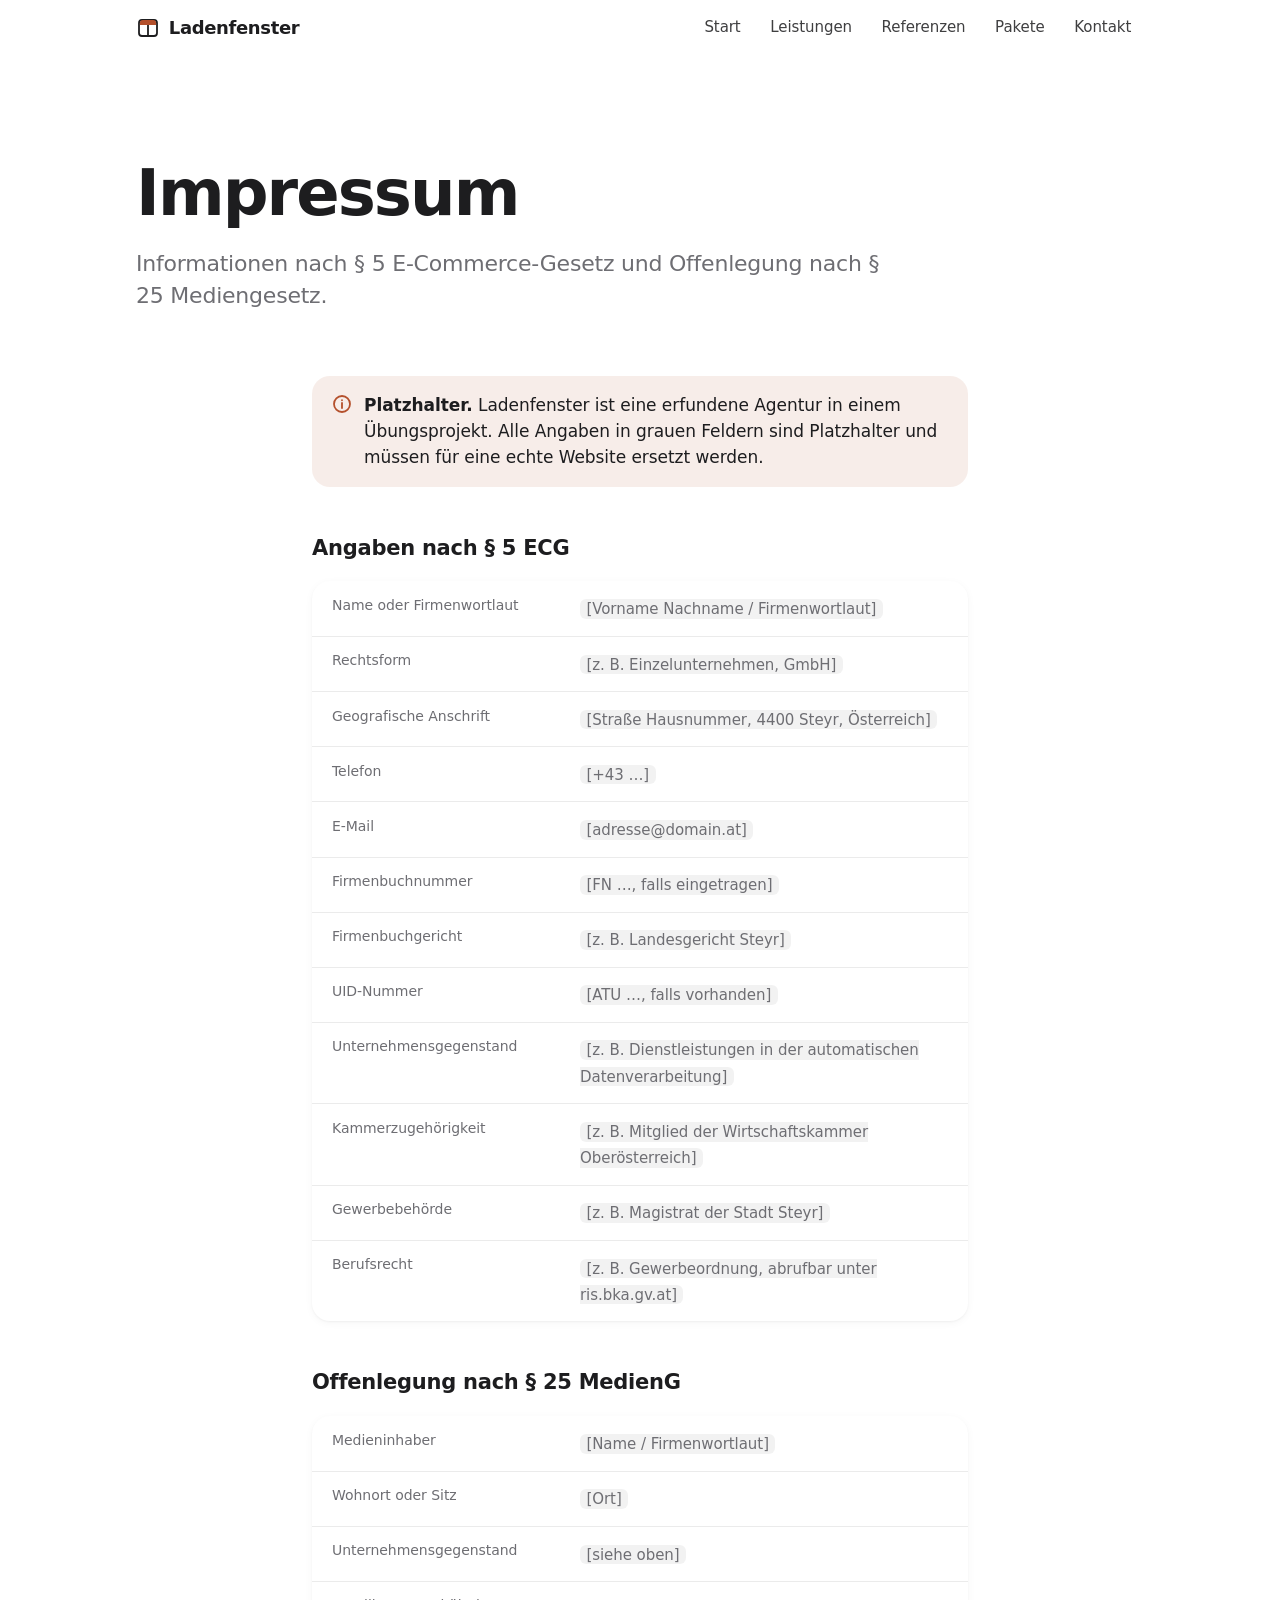
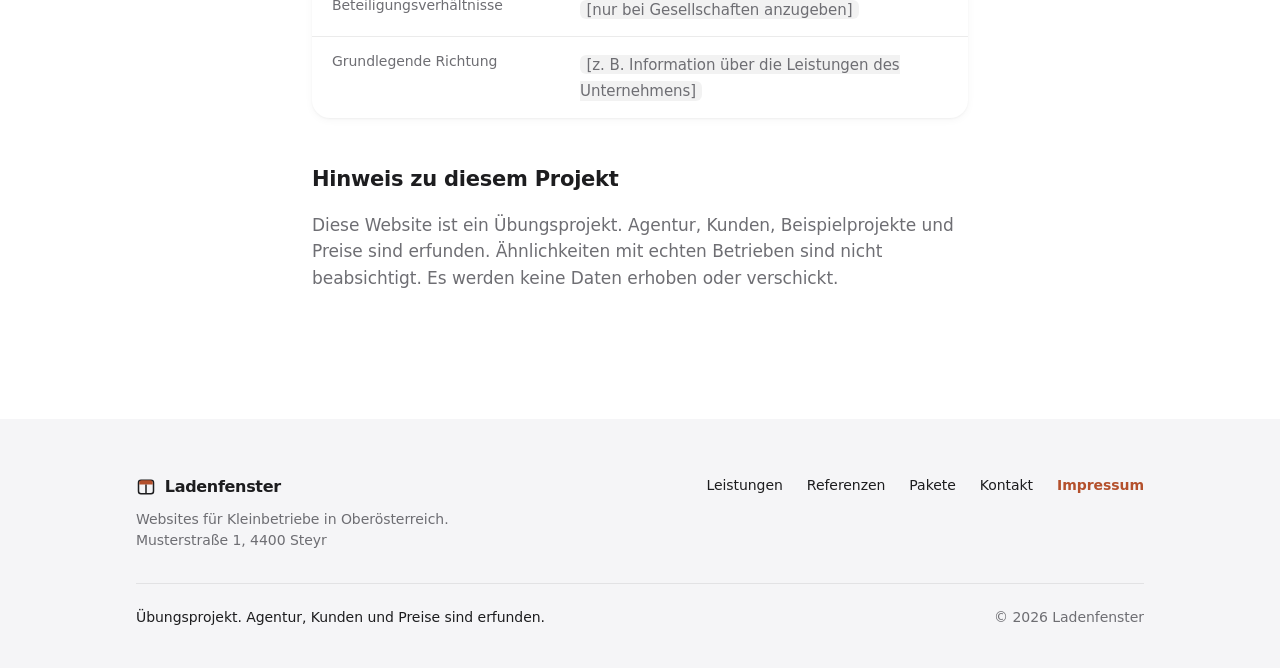
==== impressum.html @ 1592710a "Kontaktformular-Attrappe mit Live-Pruefung und Impressum-Platzhalter Co-Authored-By: Claude Opus 5.5" ====
<!doctype html>
<html lang="de-AT">
<head>
  <meta charset="utf-8">
  <meta name="viewport" content="width=device-width, initial-scale=1, viewport-fit=cover">
  <title>Impressum – Ladenfenster</title>
  <meta name="description" content="Impressum und Offenlegung von Ladenfenster. Platzhalter in einem Übungsprojekt.">
  <meta name="robots" content="noindex">
  <meta name="theme-color" content="#ffffff" media="(prefers-color-scheme: light)">
  <meta name="theme-color" content="#000000" media="(prefers-color-scheme: dark)">
  <link rel="icon" href="data:image/svg+xml,%3Csvg xmlns='http://www.w3.org/2000/svg' viewBox='0 0 24 24'%3E%3Crect x='3' y='4' width='18' height='16' rx='3' fill='white' stroke='%231d1d1f' stroke-width='1.8'/%3E%3Cpath d='M3.9 9V7a3 3 0 0 1 3-3h10.2a3 3 0 0 1 3 3v2z' fill='%23b4502c'/%3E%3Cpath d='M12 9v11' stroke='%231d1d1f' stroke-width='1.8'/%3E%3C/svg%3E">
  <link rel="stylesheet" href="css/style.css">
  <script>document.documentElement.classList.add("js");</script>
  <script src="js/main.js" defer></script>
</head>
<body>
  <a class="skip-link" href="#inhalt">Zum Inhalt springen</a>

  <header class="site-header">
    <nav class="nav container" aria-label="Hauptnavigation">
      <a class="brand" href="index.html">
        <svg class="brand-mark" viewBox="0 0 24 24" aria-hidden="true">
          <rect x="3" y="4" width="18" height="16" rx="3" fill="none" stroke="currentColor" stroke-width="1.8"/>
          <path d="M3.9 9V7a3 3 0 0 1 3-3h10.2a3 3 0 0 1 3 3v2z" fill="var(--accent)"/>
          <path d="M12 9v11" stroke="currentColor" stroke-width="1.8"/>
        </svg>
        <span>Ladenfenster</span>
      </a>
      <button class="nav-toggle" type="button" aria-expanded="false" aria-controls="nav-menu">
        <span class="nav-toggle-bars" aria-hidden="true"></span>
        <span class="sr-only">Menü öffnen</span>
      </button>
      <ul class="nav-links" id="nav-menu">
        <li><a href="index.html">Start</a></li>
        <li><a href="leistungen.html">Leistungen</a></li>
        <li><a href="referenzen.html">Referenzen</a></li>
        <li><a href="pakete.html">Pakete</a></li>
        <li><a href="kontakt.html">Kontakt</a></li>
      </ul>
    </nav>
  </header>

  <main id="inhalt">
    <div class="container page-head">
      <h1 class="h1">Impressum</h1>
      <p class="lead">Informationen nach § 5 E-Commerce-Gesetz und Offenlegung nach § 25 Mediengesetz.</p>
    </div>

    <section class="section section-flush">
      <div class="container legal">
        <div class="legal-banner" role="note">
          <svg viewBox="0 0 20 20" fill="none" stroke="currentColor" stroke-width="1.8" stroke-linecap="round" aria-hidden="true"><circle cx="10" cy="10" r="8"/><path d="M10 9v5M10 6.2v.1"/></svg>
          <p><strong>Platzhalter.</strong> Ladenfenster ist eine erfundene Agentur in einem Übungsprojekt. Alle Angaben in grauen Feldern sind Platzhalter und müssen für eine echte Website ersetzt werden.</p>
        </div>

        <section aria-labelledby="ecg-title">
          <h2 class="h3" id="ecg-title">Angaben nach § 5 ECG</h2>
          <dl class="legal-list">
            <div class="legal-row"><dt>Name oder Firmenwortlaut</dt><dd><em class="ph">[Vorname Nachname / Firmenwortlaut]</em></dd></div>
            <div class="legal-row"><dt>Rechtsform</dt><dd><em class="ph">[z. B. Einzelunternehmen, GmbH]</em></dd></div>
            <div class="legal-row"><dt>Geografische Anschrift</dt><dd><em class="ph">[Straße Hausnummer, 4400 Steyr, Österreich]</em></dd></div>
            <div class="legal-row"><dt>Telefon</dt><dd><em class="ph">[+43 …]</em></dd></div>
            <div class="legal-row"><dt>E-Mail</dt><dd><em class="ph">[adresse@domain.at]</em></dd></div>
            <div class="legal-row"><dt>Firmenbuchnummer</dt><dd><em class="ph">[FN …, falls eingetragen]</em></dd></div>
            <div class="legal-row"><dt>Firmenbuchgericht</dt><dd><em class="ph">[z. B. Landesgericht Steyr]</em></dd></div>
            <div class="legal-row"><dt>UID-Nummer</dt><dd><em class="ph">[ATU …, falls vorhanden]</em></dd></div>
            <div class="legal-row"><dt>Unternehmensgegenstand</dt><dd><em class="ph">[z. B. Dienstleistungen in der automatischen Datenverarbeitung]</em></dd></div>
            <div class="legal-row"><dt>Kammerzugehörigkeit</dt><dd><em class="ph">[z. B. Mitglied der Wirtschaftskammer Oberösterreich]</em></dd></div>
            <div class="legal-row"><dt>Gewerbebehörde</dt><dd><em class="ph">[z. B. Magistrat der Stadt Steyr]</em></dd></div>
            <div class="legal-row"><dt>Berufsrecht</dt><dd><em class="ph">[z. B. Gewerbeordnung, abrufbar unter ris.bka.gv.at]</em></dd></div>
          </dl>
        </section>

        <section aria-labelledby="medieng-title">
          <h2 class="h3" id="medieng-title">Offenlegung nach § 25 MedienG</h2>
          <dl class="legal-list">
            <div class="legal-row"><dt>Medieninhaber</dt><dd><em class="ph">[Name / Firmenwortlaut]</em></dd></div>
            <div class="legal-row"><dt>Wohnort oder Sitz</dt><dd><em class="ph">[Ort]</em></dd></div>
            <div class="legal-row"><dt>Unternehmensgegenstand</dt><dd><em class="ph">[siehe oben]</em></dd></div>
            <div class="legal-row"><dt>Beteiligungsverhältnisse</dt><dd><em class="ph">[nur bei Gesellschaften anzugeben]</em></dd></div>
            <div class="legal-row"><dt>Grundlegende Richtung</dt><dd><em class="ph">[z. B. Information über die Leistungen des Unternehmens]</em></dd></div>
          </dl>
        </section>

        <section aria-labelledby="hinweis-title">
          <h2 class="h3" id="hinweis-title">Hinweis zu diesem Projekt</h2>
          <p class="muted">Diese Website ist ein Übungsprojekt. Agentur, Kunden, Beispielprojekte und Preise sind erfunden. Ähnlichkeiten mit echten Betrieben sind nicht beabsichtigt. Es werden keine Daten erhoben oder verschickt.</p>
        </section>
      </div>
    </section>
  </main>

  <footer class="site-footer">
    <div class="container footer-grid">
      <div class="footer-brand">
        <a class="brand" href="index.html">
          <svg class="brand-mark" viewBox="0 0 24 24" aria-hidden="true">
            <rect x="3" y="4" width="18" height="16" rx="3" fill="none" stroke="currentColor" stroke-width="1.8"/>
            <path d="M3.9 9V7a3 3 0 0 1 3-3h10.2a3 3 0 0 1 3 3v2z" fill="var(--accent)"/>
            <path d="M12 9v11" stroke="currentColor" stroke-width="1.8"/>
          </svg>
          <span>Ladenfenster</span>
        </a>
        <p>Websites für Kleinbetriebe in Oberösterreich.<br>Musterstraße 1, 4400 Steyr</p>
      </div>
      <nav aria-label="Fußzeile">
        <ul class="footer-links">
          <li><a href="leistungen.html">Leistungen</a></li>
          <li><a href="referenzen.html">Referenzen</a></li>
          <li><a href="pakete.html">Pakete</a></li>
          <li><a href="kontakt.html">Kontakt</a></li>
          <li><a href="impressum.html" aria-current="page">Impressum</a></li>
        </ul>
      </nav>
      <div class="footer-bottom">
        <p class="footer-note">Übungsprojekt. Agentur, Kunden und Preise sind erfunden.</p>
        <p>© <span data-year>2026</span> Ladenfenster</p>
      </div>
    </div>
  </footer>
</body>
</html>
---- css/style.css ----
/* ==========================================================================
   Ladenfenster – gemeinsames Stylesheet
   Aufbau: Tokens → Basis → Layout → Navigation → Komponenten → Seiten
           → Mockups → Footer → Bewegung & Barrierefreiheit
   Mobile first: Grundstile gelten fürs Handy, größere Bildschirme per min-width.
   ========================================================================== */

/* ---------- Tokens ---------- */
:root {
  color-scheme: light dark;
  interpolate-size: allow-keywords;

  --bg: #ffffff;
  --bg-alt: #f5f5f7;
  --surface: #ffffff;
  --surface-raised: #ffffff;
  --text: #1d1d1f;
  --muted: #6e6e73;
  --line: rgba(0, 0, 0, 0.08);
  --fill: rgba(0, 0, 0, 0.05);
  --fill-strong: rgba(0, 0, 0, 0.09);

  --accent: #b4502c;
  --accent-press: #9a4324;
  --accent-soft: rgba(180, 80, 44, 0.1);
  --on-accent: #ffffff;

  --success: #1f7a4d;
  --error: #c0352b;

  --nav-bg: rgba(255, 255, 255, 0.72);
  --scrim: rgba(0, 0, 0, 0.32);

  --shadow-sm: 0 1px 2px rgba(0, 0, 0, 0.04), 0 2px 8px rgba(0, 0, 0, 0.04);
  --shadow-md: 0 2px 6px rgba(0, 0, 0, 0.04), 0 12px 32px rgba(0, 0, 0, 0.08);
  --shadow-lg: 0 4px 14px rgba(0, 0, 0, 0.05), 0 28px 64px rgba(0, 0, 0, 0.13);

  --radius-s: 10px;
  --radius-m: 18px;
  --radius-l: 28px;
  --radius-pill: 980px;

  --font: -apple-system, BlinkMacSystemFont, "SF Pro Text", "Segoe UI Variable Text",
    "Segoe UI", system-ui, Roboto, "Helvetica Neue", Arial, sans-serif;
  --font-display: -apple-system, BlinkMacSystemFont, "SF Pro Display", "Segoe UI Variable Display",
    "Segoe UI", system-ui, Roboto, "Helvetica Neue", Arial, sans-serif;

  --ease-out: cubic-bezier(0.22, 1, 0.36, 1);
  --gutter: 1.25rem;
  --section-space: clamp(4rem, 11vw, 8rem);
}

@media (prefers-color-scheme: dark) {
  :root {
    --bg: #000000;
    --bg-alt: #161617;
    --surface: #1c1c1e;
    --surface-raised: #2c2c2e;
    --text: #f5f5f7;
    --muted: #a1a1a6;
    --line: rgba(255, 255, 255, 0.12);
    --fill: rgba(255, 255, 255, 0.07);
    --fill-strong: rgba(255, 255, 255, 0.13);

    --accent: #e98a63;
    --accent-press: #d97a54;
    --accent-soft: rgba(233, 138, 99, 0.14);
    --on-accent: #1d1d1f;

    --success: #4cc38a;
    --error: #ff6b5e;

    --nav-bg: rgba(22, 22, 23, 0.72);
    --scrim: rgba(0, 0, 0, 0.55);

    --shadow-sm: 0 1px 2px rgba(0, 0, 0, 0.5);
    --shadow-md: 0 2px 6px rgba(0, 0, 0, 0.4), 0 12px 32px rgba(0, 0, 0, 0.5);
    --shadow-lg: 0 4px 14px rgba(0, 0, 0, 0.45), 0 28px 64px rgba(0, 0, 0, 0.6);
  }
}

/* ---------- Basis ---------- */
*,
*::before,
*::after {
  box-sizing: border-box;
}

html {
  -webkit-text-size-adjust: 100%;
  text-size-adjust: 100%;
  scroll-padding-top: 5rem;
}

body {
  margin: 0;
  background: var(--bg);
  color: var(--text);
  font-family: var(--font);
  font-size: 1.0625rem;
  line-height: 1.55;
  letter-spacing: -0.003em;
  -webkit-font-smoothing: antialiased;
  -moz-osx-font-smoothing: grayscale;
  text-rendering: optimizeLegibility;
}

img,
svg {
  display: block;
  max-width: 100%;
}

h1,
h2,
h3,
h4 {
  margin: 0;
  font-family: var(--font-display);
  font-optical-sizing: auto;
  text-wrap: balance;
}

p {
  margin: 0;
  text-wrap: pretty;
}

ul,
ol {
  margin: 0;
  padding: 0;
}

a {
  color: var(--accent);
  text-decoration: none;
}

a:hover {
  text-decoration: underline;
  text-underline-offset: 0.18em;
}

:focus-visible {
  outline: 3px solid var(--accent);
  outline-offset: 3px;
  border-radius: 6px;
}

::selection {
  background: var(--accent-soft);
}

.sr-only {
  position: absolute;
  width: 1px;
  height: 1px;
  padding: 0;
  margin: -1px;
  overflow: hidden;
  clip: rect(0 0 0 0);
  white-space: nowrap;
  border: 0;
}

.skip-link {
  position: absolute;
  left: var(--gutter);
  top: -4rem;
  z-index: 100;
  padding: 0.6rem 1rem;
  border-radius: var(--radius-s);
  background: var(--text);
  color: var(--bg);
  font-weight: 600;
}

.skip-link:focus {
  top: 0.75rem;
}

/* ---------- Typografie ---------- */
.display {
  font-size: clamp(2.5rem, 7vw, 4.5rem);
  font-weight: 700;
  line-height: 1.04;
  letter-spacing: -0.035em;
}

.h1 {
  font-size: clamp(2.25rem, 7vw, 4rem);
  font-weight: 700;
  line-height: 1.06;
  letter-spacing: -0.03em;
}

.h2 {
  font-size: clamp(1.875rem, 5vw, 3rem);
  font-weight: 700;
  line-height: 1.1;
  letter-spacing: -0.025em;
}

.h3 {
  font-size: 1.3125rem;
  font-weight: 600;
  line-height: 1.25;
  letter-spacing: -0.012em;
}

.lead {
  font-size: clamp(1.1875rem, 2.4vw, 1.375rem);
  line-height: 1.45;
  letter-spacing: -0.01em;
  color: var(--muted);
  max-width: 36em;
}

.muted {
  color: var(--muted);
}

.small {
  font-size: 0.875rem;
  line-height: 1.45;
  letter-spacing: 0.002em;
}

/* ---------- Layout ---------- */
.container {
  width: 100%;
  max-width: 68rem;
  margin-inline: auto;
  padding-inline: var(--gutter);
}

.section {
  padding-block: var(--section-space);
}

.section-alt {
  background: var(--bg-alt);
}

.section.section-flush {
  padding-top: 0;
}

.section-head {
  display: grid;
  gap: 1rem;
  margin-bottom: clamp(2.5rem, 6vw, 4rem);
}

.page-head {
  padding-top: clamp(3rem, 9vw, 6.5rem);
  padding-bottom: clamp(2.5rem, 6vw, 4rem);
  display: grid;
  gap: 1.25rem;
}

.stack > * + * {
  margin-top: 1rem;
}

@media (min-width: 640px) {
  :root {
    --gutter: 2rem;
  }
}

@media (min-width: 1024px) {
  :root {
    --gutter: 2.5rem;
  }
}

/* ---------- Navigation ---------- */
.site-header {
  position: sticky;
  top: 0;
  z-index: 50;
  background: var(--nav-bg);
  -webkit-backdrop-filter: saturate(180%) blur(20px);
  backdrop-filter: saturate(180%) blur(20px);
  transition: box-shadow 0.25s ease;
}

/* Kante erst sichtbar, wenn Inhalt darunter durchscrollt */
.site-header.is-scrolled {
  box-shadow: 0 1px 0 var(--line), 0 8px 24px -16px rgba(0, 0, 0, 0.25);
}

.nav {
  display: flex;
  align-items: center;
  justify-content: space-between;
  min-height: 3.5rem;
}

.brand {
  display: inline-flex;
  align-items: center;
  gap: 0.55rem;
  color: var(--text);
  font-family: var(--font-display);
  font-weight: 700;
  font-size: 1.125rem;
  letter-spacing: -0.02em;
}

.brand:hover {
  text-decoration: none;
}

.brand-mark {
  width: 1.5rem;
  height: 1.5rem;
  flex: none;
}

.nav-toggle {
  display: inline-grid;
  place-items: center;
  width: 2.75rem;
  height: 2.75rem;
  margin-right: -0.6rem;
  border: 0;
  border-radius: 50%;
  background: transparent;
  color: var(--text);
  cursor: pointer;
  -webkit-tap-highlight-color: transparent;
}

.nav-toggle:active {
  background: var(--fill);
}

.nav-toggle-bars,
.nav-toggle-bars::before,
.nav-toggle-bars::after {
  display: block;
  width: 1.125rem;
  height: 1.5px;
  border-radius: 2px;
  background: currentColor;
  transition: transform 0.3s var(--ease-out), opacity 0.2s ease;
}

.nav-toggle-bars {
  position: relative;
}

.nav-toggle-bars::before,
.nav-toggle-bars::after {
  content: "";
  position: absolute;
  left: 0;
}

.nav-toggle-bars::before {
  transform: translateY(-5px);
}

.nav-toggle-bars::after {
  transform: translateY(5px);
}

.nav-toggle[aria-expanded="true"] .nav-toggle-bars {
  background: transparent;
}

.nav-toggle[aria-expanded="true"] .nav-toggle-bars::before {
  transform: rotate(45deg);
}

.nav-toggle[aria-expanded="true"] .nav-toggle-bars::after {
  transform: rotate(-45deg);
}

.nav-links {
  list-style: none;
}

.nav-links a {
  display: block;
  color: var(--text);
  -webkit-tap-highlight-color: transparent;
}

.nav-links a:hover {
  text-decoration: none;
}

.nav-links a[aria-current="page"] {
  color: var(--accent);
  font-weight: 600;
}

/* Handy: Menü klappt als Glas-Fläche unter der Leiste auf.
   Ohne JavaScript bleibt die Liste einfach sichtbar. */
.nav {
  flex-wrap: wrap;
}

html:not(.js) .nav-toggle {
  display: none;
}

html:not(.js) .nav-links {
  display: flex;
  flex-wrap: wrap;
  gap: 0.25rem 1.25rem;
  width: 100%;
  padding-bottom: 0.75rem;
}

.js .nav-links {
  position: absolute;
  top: 100%;
  left: 0;
  right: 0;
  padding: 0.5rem var(--gutter) 1.25rem;
  background: var(--nav-bg);
  -webkit-backdrop-filter: saturate(180%) blur(20px);
  backdrop-filter: saturate(180%) blur(20px);
  box-shadow: 0 16px 24px -16px rgba(0, 0, 0, 0.25);
  opacity: 0;
  visibility: hidden;
  transform: translateY(-0.5rem);
  transition: opacity 0.2s ease, transform 0.35s var(--ease-out), visibility 0s linear 0.35s;
}

.js .nav-links.is-open {
  opacity: 1;
  visibility: visible;
  transform: none;
  transition: opacity 0.2s ease, transform 0.35s var(--ease-out), visibility 0s;
}

.js .nav-links a {
  padding: 0.85rem 0;
  font-size: 1.5rem;
  font-weight: 600;
  letter-spacing: -0.02em;
  border-bottom: 1px solid var(--line);
}

.js .nav-links li:last-child a {
  border-bottom: 0;
}

.js .nav-links a:active {
  color: var(--muted);
}

.js .nav-links a[aria-current="page"] {
  color: var(--accent);
}

@media (min-width: 768px) {
  .nav {
    flex-wrap: nowrap;
  }

  .js .nav-toggle,
  html:not(.js) .nav-toggle {
    display: none;
  }

  .nav-links,
  .js .nav-links,
  html:not(.js) .nav-links {
    position: static;
    display: flex;
    gap: 0.25rem;
    width: auto;
    padding: 0;
    background: none;
    -webkit-backdrop-filter: none;
    backdrop-filter: none;
    box-shadow: none;
    opacity: 1;
    visibility: visible;
    transform: none;
    transition: none;
  }

  .js .nav-links a,
  .nav-links a {
    padding: 0.4rem 0.8rem;
    border: 0;
    border-radius: var(--radius-pill);
    font-size: 0.9375rem;
    font-weight: 500;
    letter-spacing: -0.005em;
    color: var(--text);
    opacity: 0.85;
    transition: background-color 0.2s ease, opacity 0.2s ease;
  }

  .js .nav-links a:hover,
  .nav-links a:hover {
    opacity: 1;
    background: var(--fill);
  }

  .js .nav-links a:active,
  .nav-links a:active {
    background: var(--fill-strong);
    transition-duration: 0s;
  }

  .js .nav-links a[aria-current="page"],
  .nav-links a[aria-current="page"] {
    opacity: 1;
    color: var(--accent);
    background: var(--accent-soft);
    font-weight: 600;
  }
}

/* ---------- Buttons ---------- */
.actions {
  display: flex;
  flex-wrap: wrap;
  gap: 0.75rem;
}

.btn {
  display: inline-flex;
  align-items: center;
  justify-content: center;
  gap: 0.5rem;
  min-height: 2.875rem;
  padding: 0 1.4rem;
  border: 0;
  border-radius: var(--radius-pill);
  font: inherit;
  font-size: 1rem;
  font-weight: 600;
  letter-spacing: -0.01em;
  line-height: 1.2;
  text-align: center;
  cursor: pointer;
  user-select: none;
  -webkit-tap-highlight-color: transparent;
  transition: background-color 0.2s ease, color 0.2s ease, transform 0.35s var(--ease-out),
    box-shadow 0.2s ease;
}

.btn:hover {
  text-decoration: none;
}

/* Feedback beim Drücken, nicht erst beim Loslassen */
.btn:active {
  transform: scale(0.96);
  transition-duration: 0s;
}

.btn-primary {
  background: var(--accent);
  color: var(--on-accent);
}

.btn-primary:hover {
  background: var(--accent-press);
}

.btn-primary:active {
  background: var(--accent-press);
}

.btn-secondary {
  background: var(--accent-soft);
  color: var(--accent);
}

.btn-secondary:hover {
  background: color-mix(in srgb, var(--accent) 16%, transparent);
}

.btn-quiet {
  background: var(--fill);
  color: var(--text);
}

.btn-quiet:hover {
  background: var(--fill-strong);
}

.btn-block {
  width: 100%;
}

.pill {
  display: inline-flex;
  align-items: center;
  gap: 0.35rem;
  padding: 0.2rem 0.65rem;
  border-radius: var(--radius-pill);
  background: var(--fill);
  color: var(--muted);
  font-size: 0.8125rem;
  font-weight: 600;
  letter-spacing: 0;
  white-space: nowrap;
}

.pill-accent {
  background: var(--accent-soft);
  color: var(--accent);
}

/* ==========================================================================
   Startseite
   ========================================================================== */
.hero {
  padding-top: clamp(2.5rem, 8vw, 5.5rem);
  padding-bottom: var(--section-space);
  overflow: hidden;
}

.hero-grid {
  display: grid;
  gap: 3.5rem;
  align-items: center;
}

.hero-copy {
  display: grid;
  gap: 1.5rem;
}

.hero-copy .actions {
  margin-top: 0.5rem;
}

.hero-visual {
  display: flex;
  justify-content: center;
}

@media (min-width: 900px) {
  .hero-grid {
    grid-template-columns: 1.5fr 1fr;
    gap: 3rem;
  }
}

/* Einmaliger Auftritt beim Laden: erst Text, dann das Handy */
@keyframes rise {
  from {
    opacity: 0;
    transform: translateY(1.25rem);
  }
}

@keyframes rise-phone {
  from {
    opacity: 0;
    transform: translateY(3rem) rotate(-2deg);
  }
}

.hero-copy > * {
  animation: rise 0.8s var(--ease-out) both;
}

.hero-copy > :nth-child(2) {
  animation-delay: 0.08s;
}

.hero-copy > :nth-child(3) {
  animation-delay: 0.16s;
}

.hero-visual .phone {
  animation: rise-phone 1.1s var(--ease-out) 0.2s both;
}

/* --- Fragen der Kunden --- */
.qa-list {
  list-style: none;
  display: grid;
  gap: 2.75rem;
}

.qa {
  display: grid;
  gap: 0.9rem;
  align-content: start;
}

.bubble {
  justify-self: start;
  position: relative;
  max-width: 22em;
  padding: 0.7rem 1.05rem;
  border-radius: 1.25rem 1.25rem 1.25rem 0.35rem;
  background: var(--surface);
  box-shadow: var(--shadow-sm);
  font-size: 1.1875rem;
  font-weight: 500;
  line-height: 1.35;
  letter-spacing: -0.012em;
}

.qa-answer {
  display: grid;
  gap: 0.3rem;
  padding-left: 1.05rem;
}

.qa-answer strong {
  font-weight: 600;
  letter-spacing: -0.01em;
}

.qa-answer p {
  color: var(--muted);
}

@media (min-width: 720px) {
  .qa-list {
    grid-template-columns: 1fr 1fr;
    gap: 3.5rem 3rem;
  }
}

/* --- Ablauf --- */
.steps {
  list-style: none;
  display: grid;
  gap: 2.5rem;
  counter-reset: step;
}

.step {
  counter-increment: step;
  display: grid;
  gap: 0.5rem;
  align-content: start;
}

.step::before {
  content: counter(step);
  display: grid;
  place-items: center;
  width: 2.75rem;
  height: 2.75rem;
  margin-bottom: 0.5rem;
  border-radius: 50%;
  background: var(--accent-soft);
  color: var(--accent);
  font-family: var(--font-display);
  font-size: 1.25rem;
  font-weight: 700;
}

.step p {
  color: var(--muted);
}

.step .step-time {
  margin-top: 0.25rem;
  color: var(--text);
  font-size: 0.875rem;
  font-weight: 600;
}

@media (min-width: 640px) {
  .steps {
    grid-template-columns: 1fr 1fr;
    gap: 3rem 2.5rem;
  }
}

@media (min-width: 1000px) {
  .steps {
    grid-template-columns: repeat(4, 1fr);
    gap: 2.5rem;
  }

  /* Verbindungslinie zwischen den Schritten */
  .step {
    position: relative;
  }

  .step:not(:last-child)::after {
    content: "";
    position: absolute;
    top: 1.375rem;
    left: 3.5rem;
    right: -1.75rem;
    height: 1px;
    background: linear-gradient(to right, var(--accent-soft), var(--line));
  }
}

/* --- Preis-Hinweis --- */
.price-note {
  display: grid;
  gap: 1.75rem;
  justify-items: start;
}

.price-note .h2 {
  max-width: 18em;
}

.price-note .h2 span {
  color: var(--muted);
}

/* ==========================================================================
   Leistungen
   ========================================================================== */
.services {
  list-style: none;
  display: grid;
  gap: 3rem;
}

.service {
  display: grid;
  gap: 0.6rem;
  align-content: start;
}

.service-icon {
  width: 2.75rem;
  height: 2.75rem;
  margin-bottom: 0.4rem;
  padding: 0.6rem;
  border-radius: 0.8rem;
  background: var(--accent-soft);
  color: var(--accent);
}

.service p {
  color: var(--muted);
}

.service ul {
  list-style: none;
  display: grid;
  gap: 0.3rem;
  margin-top: 0.4rem;
  font-size: 0.9375rem;
}

.service li {
  position: relative;
  padding-left: 1.4rem;
}

.service li::before,
.plan-features li::before {
  content: "";
  position: absolute;
  left: 0;
  top: 0.38em;
  width: 0.85rem;
  height: 0.85rem;
  background: var(--accent);
  -webkit-mask: url("data:image/svg+xml,%3Csvg xmlns='http://www.w3.org/2000/svg' viewBox='0 0 16 16'%3E%3Cpath d='M3 8.5l3 3 7-7' fill='none' stroke='black' stroke-width='2.2' stroke-linecap='round' stroke-linejoin='round'/%3E%3C/svg%3E") center / contain no-repeat;
  mask: url("data:image/svg+xml,%3Csvg xmlns='http://www.w3.org/2000/svg' viewBox='0 0 16 16'%3E%3Cpath d='M3 8.5l3 3 7-7' fill='none' stroke='black' stroke-width='2.2' stroke-linecap='round' stroke-linejoin='round'/%3E%3C/svg%3E") center / contain no-repeat;
}

@media (min-width: 720px) {
  .services {
    grid-template-columns: 1fr 1fr;
    gap: 4rem 3.5rem;
  }
}

@media (min-width: 1000px) {
  .services {
    grid-template-columns: repeat(3, 1fr);
  }
}

.not-list {
  list-style: none;
  display: grid;
  gap: 1rem;
}

.not-item {
  display: grid;
  gap: 0.5rem;
  padding: 1.5rem;
  border-radius: var(--radius-m);
  background: var(--surface);
  box-shadow: var(--shadow-sm);
}

.not-item .h3 {
  display: flex;
  align-items: center;
  gap: 0.6rem;
}

.not-item .h3::before {
  content: "";
  flex: none;
  width: 1.25rem;
  height: 1.25rem;
  background: var(--muted);
  -webkit-mask: url("data:image/svg+xml,%3Csvg xmlns='http://www.w3.org/2000/svg' viewBox='0 0 20 20'%3E%3Ccircle cx='10' cy='10' r='8' fill='none' stroke='black' stroke-width='1.8'/%3E%3Cpath d='M4.5 15.5l11-11' stroke='black' stroke-width='1.8'/%3E%3C/svg%3E") center / contain no-repeat;
  mask: url("data:image/svg+xml,%3Csvg xmlns='http://www.w3.org/2000/svg' viewBox='0 0 20 20'%3E%3Ccircle cx='10' cy='10' r='8' fill='none' stroke='black' stroke-width='1.8'/%3E%3Cpath d='M4.5 15.5l11-11' stroke='black' stroke-width='1.8'/%3E%3C/svg%3E") center / contain no-repeat;
}

.not-item p {
  color: var(--muted);
}

@media (min-width: 900px) {
  .not-list {
    grid-template-columns: repeat(3, 1fr);
    gap: 1.25rem;
  }
}

/* ==========================================================================
   Referenzen
   ========================================================================== */
.refs {
  display: grid;
  gap: clamp(4rem, 10vw, 7rem);
}

.ref {
  display: grid;
  gap: 1.75rem;
  align-items: center;
}

.ref-copy {
  display: grid;
  gap: 0.85rem;
  justify-items: start;
}

.ref-meta {
  display: flex;
  flex-wrap: wrap;
  gap: 0.5rem;
}

.ref-copy p {
  color: var(--muted);
  max-width: 30em;
}

.ref-copy .btn {
  margin-top: 0.5rem;
}

.ref-shot {
  display: block;
  width: 100%;
  padding: 0;
  border: 0;
  background: none;
  color: inherit;
  font: inherit;
  text-align: left;
  cursor: zoom-in;
  border-radius: 14px;
  -webkit-tap-highlight-color: transparent;
  transition: transform 0.45s var(--ease-out);
}

.ref-shot:active {
  transform: scale(0.98);
  transition-duration: 0.08s;
}

@media (hover: hover) {
  .ref-shot:hover .browser {
    box-shadow: var(--shadow-lg), 0 0 0 1px var(--line);
  }
}

@media (min-width: 900px) {
  .ref {
    grid-template-columns: 1.45fr 1fr;
    gap: 4rem;
  }

  .ref:nth-child(even) {
    grid-template-columns: 1fr 1.45fr;
  }

  .ref:nth-child(even) .ref-shot {
    order: 2;
  }
}

/* --- Detail-Fenster --- */
.ref-dialog {
  width: min(40rem, calc(100% - 2rem));
  max-height: min(88vh, 52rem);
  padding: 0;
  border: 0;
  border-radius: var(--radius-l);
  background: var(--surface);
  color: var(--text);
  box-shadow: var(--shadow-lg);
  overscroll-behavior: contain;
}

.ref-dialog::backdrop {
  background: var(--scrim);
  -webkit-backdrop-filter: blur(6px);
  backdrop-filter: blur(6px);
}

.ref-dialog.is-closing::backdrop {
  opacity: 0;
  transition: opacity 0.25s ease;
}

.dialog-inner {
  display: grid;
  gap: 1.5rem;
  padding: 1.5rem;
}

.dialog-head {
  display: flex;
  align-items: flex-start;
  justify-content: space-between;
  gap: 1rem;
}

.dialog-head .h2 {
  font-size: clamp(1.625rem, 5vw, 2.25rem);
}

.dialog-head .ref-meta {
  margin-top: 0.6rem;
}

.dialog-close {
  flex: none;
  display: grid;
  place-items: center;
  width: 2.25rem;
  height: 2.25rem;
  border: 0;
  border-radius: 50%;
  background: var(--fill);
  color: var(--muted);
  cursor: pointer;
  -webkit-tap-highlight-color: transparent;
  transition: background-color 0.2s ease, transform 0.3s var(--ease-out);
}

.dialog-close:hover {
  background: var(--fill-strong);
  color: var(--text);
}

.dialog-close:active {
  transform: scale(0.9);
  transition-duration: 0s;
}

.dialog-close svg {
  width: 0.9rem;
  height: 0.9rem;
}

.case {
  display: grid;
  gap: 1.5rem;
}

.case-part {
  display: grid;
  gap: 0.4rem;
}

.case-part .h3 {
  font-size: 1.0625rem;
}

.case-part p,
.case-part li {
  color: var(--muted);
}

.case-part ul {
  padding-left: 1.2rem;
  display: grid;
  gap: 0.2rem;
}

.case-result {
  padding: 1.1rem 1.25rem;
  border-radius: var(--radius-m);
  background: var(--accent-soft);
}

.case-result p {
  color: var(--text);
}

@media (min-width: 640px) {
  .dialog-inner {
    padding: 2.25rem;
    gap: 2rem;
  }
}

/* ==========================================================================
   Pakete
   ========================================================================== */
.billing {
  display: flex;
  flex-wrap: wrap;
  align-items: center;
  gap: 0.75rem 1rem;
  margin-bottom: 2.5rem;
  padding: 1rem 1.25rem;
  border-radius: var(--radius-m);
  background: var(--bg-alt);
}

.billing-text {
  flex: 1 1 16rem;
}

.billing-text strong {
  display: block;
  font-weight: 600;
}

.billing-text span {
  color: var(--muted);
  font-size: 0.9375rem;
}

/* Schalter */
.switch {
  display: inline-flex;
  align-items: center;
  gap: 0.75rem;
  cursor: pointer;
  -webkit-tap-highlight-color: transparent;
}

.switch input {
  appearance: none;
  -webkit-appearance: none;
  position: relative;
  flex: none;
  width: 3.25rem;
  height: 2rem;
  margin: 0;
  border-radius: var(--radius-pill);
  background: var(--fill-strong);
  cursor: pointer;
  transition: background-color 0.25s ease;
}

.switch input::after {
  content: "";
  position: absolute;
  top: 0.125rem;
  left: 0.125rem;
  width: 1.75rem;
  height: 1.75rem;
  border-radius: 50%;
  background: #ffffff;
  box-shadow: 0 2px 6px rgba(0, 0, 0, 0.2), 0 0 0 0.5px rgba(0, 0, 0, 0.04);
  transition: transform 0.35s var(--ease-out), width 0.2s var(--ease-out);
}

/* Der Knopf wird beim Drücken breiter, wie bei iOS */
.switch input:active::after {
  width: 2.1rem;
}

.switch input:checked {
  background: var(--accent);
}

.switch input:checked::after {
  transform: translateX(1.25rem);
}

.switch input:checked:active::after {
  transform: translateX(0.9rem);
}

.switch input:focus-visible {
  outline: 3px solid var(--accent);
  outline-offset: 3px;
}

.plans {
  list-style: none;
  display: grid;
  gap: 1.25rem;
}

.plan {
  position: relative;
  display: flex;
  flex-direction: column;
  gap: 1.25rem;
  padding: 1.75rem 1.5rem;
  border-radius: var(--radius-l);
  background: var(--surface);
  box-shadow: var(--shadow-md);
}

.plan-featured {
  box-shadow: 0 0 0 2px var(--accent), var(--shadow-lg);
}

.plan-head {
  display: grid;
  gap: 0.35rem;
}

.plan-name {
  display: flex;
  align-items: center;
  justify-content: space-between;
  gap: 0.75rem;
}

.plan-head p {
  color: var(--muted);
  font-size: 0.9375rem;
}

.plan-price {
  display: grid;
  gap: 0.15rem;
}

.plan-amount {
  font-family: var(--font-display);
  font-size: 2.75rem;
  font-weight: 700;
  letter-spacing: -0.035em;
  line-height: 1;
  font-variant-numeric: tabular-nums;
}

.plan-sub {
  min-height: 1.4em;
  color: var(--muted);
  font-size: 0.875rem;
  font-variant-numeric: tabular-nums;
}

.plan-sub strong {
  color: var(--text);
  font-weight: 600;
}

.plan-features {
  list-style: none;
  display: grid;
  gap: 0.55rem;
  font-size: 0.9375rem;
}

.plan-features li {
  position: relative;
  padding-left: 1.5rem;
}

.plan .btn {
  margin-top: auto;
}

@media (min-width: 900px) {
  .plans {
    grid-template-columns: repeat(3, 1fr);
    align-items: stretch;
  }

  .plan-featured {
    transform: translateY(-0.75rem);
  }
}

.upkeep {
  display: grid;
  gap: 1.5rem;
}

.upkeep ul {
  list-style: none;
  display: grid;
  gap: 0.75rem;
}

.upkeep li {
  padding: 1rem 1.25rem;
  border-radius: var(--radius-m);
  background: var(--surface);
  box-shadow: var(--shadow-sm);
}

.upkeep li strong {
  display: block;
  font-weight: 600;
}

.upkeep li span {
  color: var(--muted);
  font-size: 0.9375rem;
}

@media (min-width: 900px) {
  .upkeep {
    grid-template-columns: 1fr 1.3fr;
    gap: 4rem;
    align-items: start;
  }
}

/* --- FAQ --- */
.faq {
  display: grid;
  gap: 0.75rem;
  max-width: 46rem;
}

.faq details {
  border-radius: var(--radius-m);
  background: var(--surface);
  box-shadow: var(--shadow-sm);
}

.faq summary {
  display: flex;
  align-items: center;
  justify-content: space-between;
  gap: 1rem;
  padding: 1.1rem 1.25rem;
  font-weight: 600;
  letter-spacing: -0.01em;
  list-style: none;
  cursor: pointer;
  border-radius: var(--radius-m);
  -webkit-tap-highlight-color: transparent;
  transition: background-color 0.2s ease;
}

.faq summary::-webkit-details-marker {
  display: none;
}

.faq summary:active {
  background: var(--fill);
  transition-duration: 0s;
}

.faq summary::after {
  content: "";
  flex: none;
  width: 0.75rem;
  height: 0.75rem;
  background: var(--muted);
  -webkit-mask: url("data:image/svg+xml,%3Csvg xmlns='http://www.w3.org/2000/svg' viewBox='0 0 12 12'%3E%3Cpath d='M2 4.5l4 4 4-4' fill='none' stroke='black' stroke-width='1.8' stroke-linecap='round' stroke-linejoin='round'/%3E%3C/svg%3E") center / contain no-repeat;
  mask: url("data:image/svg+xml,%3Csvg xmlns='http://www.w3.org/2000/svg' viewBox='0 0 12 12'%3E%3Cpath d='M2 4.5l4 4 4-4' fill='none' stroke='black' stroke-width='1.8' stroke-linecap='round' stroke-linejoin='round'/%3E%3C/svg%3E") center / contain no-repeat;
  transition: transform 0.35s var(--ease-out);
}

.faq details[open] summary::after {
  transform: rotate(180deg);
}

.faq details::details-content {
  block-size: 0;
  overflow: hidden;
  transition: block-size 0.35s var(--ease-out), content-visibility 0.35s allow-discrete;
}

.faq details[open]::details-content {
  block-size: auto;
}

.faq-body {
  padding: 0 1.25rem 1.25rem;
  color: var(--muted);
}

/* ==========================================================================
   Kontakt
   ========================================================================== */
.contact-grid {
  display: grid;
  gap: 3rem;
  align-items: start;
}

@media (min-width: 900px) {
  .contact-grid {
    grid-template-columns: 1.6fr 1fr;
    gap: 4rem;
  }
}

.form-card {
  padding: 1.5rem;
  border-radius: var(--radius-l);
  background: var(--surface);
  box-shadow: var(--shadow-md);
}

@media (min-width: 640px) {
  .form-card {
    padding: 2.25rem;
  }
}

.form-note {
  display: flex;
  gap: 0.6rem;
  margin-bottom: 1.75rem;
  padding: 0.85rem 1rem;
  border-radius: var(--radius-s);
  background: var(--accent-soft);
  font-size: 0.9375rem;
}

.form-note svg {
  flex: none;
  width: 1.15rem;
  height: 1.15rem;
  margin-top: 0.15rem;
  color: var(--accent);
}

.form-grid {
  display: grid;
  gap: 1.25rem;
}

@media (min-width: 640px) {
  .form-grid {
    grid-template-columns: 1fr 1fr;
  }

  .field-wide {
    grid-column: 1 / -1;
  }
}

.field {
  display: grid;
  gap: 0.4rem;
  align-content: start;
}

.field label,
.field legend {
  padding: 0;
  font-size: 0.9375rem;
  font-weight: 600;
  letter-spacing: -0.005em;
}

.field .optional {
  color: var(--muted);
  font-weight: 400;
}

.input {
  width: 100%;
  min-height: 3rem;
  padding: 0.7rem 0.95rem;
  border: 0;
  border-radius: var(--radius-s);
  background: var(--bg-alt);
  color: var(--text);
  font: inherit;
  font-size: 1rem;
  box-shadow: inset 0 0 0 1px transparent;
  transition: box-shadow 0.2s ease, background-color 0.2s ease;
}

.input::placeholder {
  color: var(--muted);
  opacity: 0.8;
}

.input:focus {
  outline: none;
  background: var(--surface);
  box-shadow: inset 0 0 0 1px var(--accent), 0 0 0 4px var(--accent-soft);
}

textarea.input {
  min-height: 8.5rem;
  resize: vertical;
  line-height: 1.5;
}

select.input {
  appearance: none;
  -webkit-appearance: none;
  padding-right: 2.5rem;
  background-image: url("data:image/svg+xml,%3Csvg xmlns='http://www.w3.org/2000/svg' viewBox='0 0 12 12'%3E%3Cpath d='M2 4.5l4 4 4-4' fill='none' stroke='%236e6e73' stroke-width='1.8' stroke-linecap='round' stroke-linejoin='round'/%3E%3C/svg%3E");
  background-repeat: no-repeat;
  background-position: right 0.95rem center;
  background-size: 0.75rem;
}

.field.is-invalid .input {
  box-shadow: inset 0 0 0 1px var(--error);
}

.field.is-invalid .input:focus {
  box-shadow: inset 0 0 0 1px var(--error), 0 0 0 4px color-mix(in srgb, var(--error) 15%, transparent);
}

.field.is-valid .input:not(:focus) {
  box-shadow: inset 0 0 0 1px color-mix(in srgb, var(--success) 55%, transparent);
}

.field-hint,
.field-error {
  font-size: 0.8125rem;
  line-height: 1.4;
}

.field-hint {
  color: var(--muted);
}

.field-error {
  color: var(--error);
  font-weight: 500;
}

.field-error:empty {
  display: none;
}

/* Paketwahl als Segmente */
fieldset.field {
  margin: 0;
  padding: 0;
  border: 0;
  min-width: 0;
}

.choices {
  display: grid;
  grid-template-columns: 1fr 1fr;
  gap: 0.5rem;
  margin-top: 0.15rem;
}

@media (min-width: 640px) {
  .choices {
    grid-template-columns: repeat(4, 1fr);
  }
}

.choice {
  position: relative;
}

.choice input {
  position: absolute;
  opacity: 0;
  inset: 0;
  margin: 0;
  cursor: pointer;
}

.choice span {
  display: grid;
  gap: 0.1rem;
  height: 100%;
  padding: 0.7rem 0.85rem;
  border-radius: var(--radius-s);
  background: var(--bg-alt);
  font-size: 0.9375rem;
  font-weight: 600;
  line-height: 1.25;
  box-shadow: inset 0 0 0 1px transparent;
  transition: box-shadow 0.2s ease, background-color 0.2s ease, transform 0.3s var(--ease-out);
}

.choice small {
  color: var(--muted);
  font-size: 0.8125rem;
  font-weight: 400;
}

.choice input:active + span {
  transform: scale(0.97);
  transition-duration: 0s;
}

.choice input:checked + span {
  background: var(--accent-soft);
  box-shadow: inset 0 0 0 1.5px var(--accent);
}

.choice input:focus-visible + span {
  outline: 3px solid var(--accent);
  outline-offset: 2px;
}

.form-actions {
  display: grid;
  gap: 0.75rem;
  margin-top: 1.75rem;
}

.form-actions .small {
  color: var(--muted);
}

@media (min-width: 640px) {
  .form-actions {
    grid-template-columns: auto 1fr;
    align-items: center;
    gap: 1.25rem;
  }
}

/* Bestätigung */
.confirm {
  display: grid;
  gap: 1rem;
  justify-items: start;
  padding-block: 1rem;
}

.confirm[hidden] {
  display: none;
}

.confirm-icon {
  display: grid;
  place-items: center;
  width: 3.5rem;
  height: 3.5rem;
  border-radius: 50%;
  background: color-mix(in srgb, var(--success) 14%, transparent);
  color: var(--success);
}

.confirm-icon svg {
  width: 1.6rem;
  height: 1.6rem;
}

.confirm p {
  color: var(--muted);
  max-width: 32em;
}

.confirm .notice {
  padding: 0.85rem 1rem;
  border-radius: var(--radius-s);
  background: var(--accent-soft);
  color: var(--text);
}

@keyframes confirm-in {
  from {
    opacity: 0;
    transform: scale(0.97);
  }
}

.confirm:not([hidden]) {
  animation: confirm-in 0.45s var(--ease-out);
}

.contact-aside {
  display: grid;
  gap: 2.25rem;
}

.contact-block {
  display: grid;
  gap: 0.6rem;
}

.contact-block .h3 {
  font-size: 1.125rem;
}

.contact-block address {
  font-style: normal;
  color: var(--muted);
}

.contact-lines {
  list-style: none;
  display: grid;
  gap: 0.35rem;
}

.contact-lines a {
  font-weight: 500;
}

.hours {
  display: grid;
  grid-template-columns: auto 1fr;
  gap: 0.35rem 1.5rem;
  margin: 0;
  font-variant-numeric: tabular-nums;
}

.hours dt {
  color: var(--muted);
}

.hours dd {
  margin: 0;
}

.placeholder-tag {
  font-size: 0.8125rem;
  color: var(--muted);
}

/* ==========================================================================
   Impressum
   ========================================================================== */
.legal {
  display: grid;
  gap: 3rem;
  max-width: 46rem;
}

.legal-banner {
  display: flex;
  gap: 0.75rem;
  padding: 1rem 1.25rem;
  border-radius: var(--radius-m);
  background: var(--accent-soft);
}

.legal-banner svg {
  flex: none;
  width: 1.25rem;
  height: 1.25rem;
  margin-top: 0.15rem;
  color: var(--accent);
}

.legal section {
  display: grid;
  gap: 1.25rem;
}

.legal-list {
  display: grid;
  margin: 0;
  border-radius: var(--radius-m);
  background: var(--surface);
  box-shadow: var(--shadow-sm);
  overflow: hidden;
}

.legal-row {
  display: grid;
  gap: 0.2rem;
  padding: 0.9rem 1.25rem;
}

.legal-row + .legal-row {
  box-shadow: inset 0 1px 0 var(--line);
}

.legal-row dt {
  color: var(--muted);
  font-size: 0.875rem;
}

.legal-row dd {
  margin: 0;
}

.ph {
  padding: 0.05rem 0.4rem;
  border-radius: 6px;
  background: var(--fill);
  color: var(--muted);
  font-style: normal;
  font-size: 0.9375rem;
}

@media (min-width: 640px) {
  .legal-row {
    grid-template-columns: 14rem 1fr;
    gap: 1.5rem;
  }
}

/* ==========================================================================
   Mockups (Handy & Browser) – reine CSS-Illustrationen
   Innenmaße in em, damit alles mit der Breite mitskaliert.
   ========================================================================== */

/* --- Handy --- */
.phone {
  position: relative;
  width: min(19rem, 78vw);
  aspect-ratio: 9 / 18.5;
  padding: 0.6rem;
  border-radius: 3rem;
  background: #1d1d1f;
  box-shadow: inset 0 0 0 1.5px #3a3a3c, var(--shadow-lg);
}

.phone::before {
  content: "";
  position: absolute;
  top: 1.15rem;
  left: 50%;
  z-index: 2;
  width: 5.5rem;
  height: 1.5rem;
  border-radius: 1rem;
  background: #000000;
  transform: translateX(-50%);
}

.phone-screen {
  height: 100%;
  overflow: hidden;
  border-radius: 2.45rem;
  background: #f4f7f6;
  color: #17393b;
  container-type: inline-size;
  display: flex;
  flex-direction: column;
}

.ps {
  font-size: 4.6cqi;
  display: flex;
  flex-direction: column;
  height: 100%;
  font-family: var(--font);
  line-height: 1.35;
}

.ps-bar {
  display: flex;
  align-items: center;
  justify-content: space-between;
  padding: 3.4em 1.4em 0.9em;
}

.ps-logo {
  font-family: Georgia, "Times New Roman", serif;
  font-weight: 700;
  font-size: 1.15em;
  letter-spacing: -0.01em;
}

.ps-burger {
  width: 1.3em;
  height: 0.8em;
  border-block: 0.13em solid currentColor;
  position: relative;
}

.ps-burger::after {
  content: "";
  position: absolute;
  left: 0;
  right: 0;
  top: 50%;
  height: 0.13em;
  margin-top: -0.065em;
  background: currentColor;
}

.ps-hero {
  position: relative;
  margin: 0 0.9em;
  padding: 1.3em 1.2em 4.2em;
  border-radius: 1.1em;
  background: linear-gradient(180deg, #f6d9b8 0%, #f2c39b 55%, #e9a985 100%);
  overflow: hidden;
}

.ps-hero h3 {
  position: relative;
  z-index: 1;
  font-family: Georgia, "Times New Roman", serif;
  font-size: 1.55em;
  font-weight: 700;
  line-height: 1.1;
  letter-spacing: -0.01em;
  color: #17393b;
}

.ps-hero svg {
  position: absolute;
  left: 0;
  right: 0;
  bottom: 0;
  width: 100%;
  height: 3.8em;
}

.ps-status {
  display: flex;
  align-items: center;
  gap: 0.55em;
  margin: 1.1em 1.4em 0.5em;
  font-weight: 700;
  font-size: 0.95em;
}

.ps-dot {
  width: 0.6em;
  height: 0.6em;
  border-radius: 50%;
  background: #2f9e6a;
  box-shadow: 0 0 0 0.25em rgba(47, 158, 106, 0.2);
}

.ps-status.is-closed .ps-dot {
  background: #c0352b;
  box-shadow: 0 0 0 0.25em rgba(192, 53, 43, 0.18);
}

.ps-hours {
  list-style: none;
  margin: 0 1.4em;
  font-size: 0.85em;
}

.ps-hours li {
  display: flex;
  justify-content: space-between;
  padding: 0.45em 0;
  border-bottom: 1px solid rgba(23, 57, 59, 0.12);
  font-variant-numeric: tabular-nums;
}

.ps-hours li.is-today {
  font-weight: 700;
}

.ps-menu {
  margin: 1.2em 0.9em 0;
  padding: 0.9em 1em;
  border-radius: 0.9em;
  background: #ffffff;
  box-shadow: 0 0.2em 0.8em rgba(23, 57, 59, 0.08);
  font-size: 0.85em;
}

.ps-menu b {
  display: block;
  margin-bottom: 0.4em;
  font-family: Georgia, "Times New Roman", serif;
  font-size: 1.1em;
}

.ps-menu p {
  display: flex;
  justify-content: space-between;
  padding: 0.2em 0;
  font-variant-numeric: tabular-nums;
}

.ps-actions {
  display: grid;
  grid-template-columns: 1fr 1fr;
  gap: 0.6em;
  margin: auto 1.2em 1.6em;
}

.ps-btn {
  padding: 0.8em 0;
  border-radius: 0.8em;
  background: #1f5c5e;
  color: #ffffff;
  text-align: center;
  font-weight: 700;
  font-size: 0.9em;
}

.ps-btn.alt {
  background: rgba(31, 92, 94, 0.12);
  color: #1f5c5e;
}

/* --- Browser --- */
.browser {
  border-radius: 14px;
  background: var(--surface);
  box-shadow: var(--shadow-md);
  overflow: hidden;
  transition: box-shadow 0.3s ease;
}

.browser-bar {
  display: flex;
  align-items: center;
  gap: 0.75rem;
  height: 2.25rem;
  padding: 0 0.85rem;
  background: var(--bg-alt);
}

.browser-dots {
  display: flex;
  gap: 0.35rem;
}

.browser-dots i {
  width: 0.6rem;
  height: 0.6rem;
  border-radius: 50%;
  background: var(--fill-strong);
}

.browser-url {
  flex: 1;
  max-width: 18rem;
  margin-inline: auto;
  padding: 0.2rem 0.75rem;
  border-radius: 0.45rem;
  background: var(--fill);
  color: var(--muted);
  font-size: 0.75rem;
  text-align: center;
  white-space: nowrap;
  overflow: hidden;
  text-overflow: ellipsis;
}

.browser-dots + .browser-url {
  margin-right: 2.4rem;
}

.browser-view {
  aspect-ratio: 16 / 10;
  container-type: inline-size;
  overflow: hidden;
}

/* Im Button sind nur Spans erlaubt – hier bekommen sie Blockverhalten */
.browser,
.browser-view,
.ms-title,
.ms-hero,
.ms-row > span,
.ms-prices,
.wood {
  display: block;
}

/* Gemeinsames Gerüst der Mini-Websites */
.ms {
  height: 100%;
  font-size: 1.9cqi;
  line-height: 1.35;
  font-family: var(--font);
  display: flex;
  flex-direction: column;
}

.ms-head {
  display: flex;
  align-items: center;
  justify-content: space-between;
  padding: 1.4em 2.6em;
}

.ms-logo {
  font-weight: 800;
  font-size: 1.2em;
  letter-spacing: -0.01em;
}

.ms-nav {
  display: flex;
  gap: 1.8em;
  font-size: 0.85em;
  opacity: 0.8;
}

.ms-btn {
  display: inline-block;
  padding: 0.7em 1.4em;
  border-radius: 0.5em;
  font-weight: 700;
  font-size: 0.9em;
}

/* Tischlerei Hinterberger – Holz und dunkles Braun */
.site-tischlerei {
  background: #f5efe6;
  color: #2b1d12;
}

.site-tischlerei .ms-logo {
  font-family: Georgia, "Times New Roman", serif;
}

.site-tischlerei .ms-body {
  flex: 1;
  display: grid;
  grid-template-columns: 1.05fr 1fr;
  gap: 2.4em;
  padding: 1.2em 2.6em 0;
}

.site-tischlerei .ms-hero-text {
  display: grid;
  align-content: start;
  gap: 1em;
  padding-top: 1.5em;
}

.site-tischlerei .ms-title {
  font-family: Georgia, "Times New Roman", serif;
  font-size: 3.2em;
  line-height: 1.02;
  font-weight: 700;
  letter-spacing: -0.02em;
}

.site-tischlerei .ms-text {
  font-size: 1em;
  opacity: 0.75;
  max-width: 22em;
}

.site-tischlerei .ms-btn {
  justify-self: start;
  background: #6b3f1f;
  color: #f5efe6;
}

.wood {
  border-radius: 0.8em 0.8em 0 0;
  background:
    repeating-linear-gradient(92deg, transparent 0 1.6em, rgba(60, 30, 10, 0.12) 1.6em 1.75em),
    repeating-radial-gradient(ellipse 140% 18% at 30% 120%, #c08a57 0 0.6em, #b47c4a 0.6em 1.3em, #c99561 1.3em 1.9em),
    #c08a57;
  position: relative;
}

.wood::after {
  content: "";
  position: absolute;
  left: 12%;
  right: 12%;
  bottom: 18%;
  height: 0.5em;
  border-radius: 0.3em;
  background: #3b2614;
  opacity: 0.55;
  box-shadow: 0 -5em 0 #3b2614;
}

.site-tischlerei .ms-tiles {
  display: grid;
  grid-template-columns: repeat(3, 1fr);
  gap: 1em;
  padding: 1.4em 2.6em 1.8em;
  background: #2b1d12;
  color: #f5efe6;
}

.site-tischlerei .ms-tiles span {
  font-weight: 700;
  font-size: 0.95em;
}

.site-tischlerei .ms-tiles small {
  display: block;
  font-weight: 400;
  opacity: 0.65;
}

/* Café Ennsblick – Flussgrün und Morgenlicht */
.site-cafe {
  background: #f4f7f6;
  color: #17393b;
}

.site-cafe .ms-logo {
  font-family: Georgia, "Times New Roman", serif;
}

.site-cafe .ms-hero {
  position: relative;
  margin: 0 2.6em;
  padding: 2.2em 2.4em 6em;
  border-radius: 1.2em;
  background: linear-gradient(180deg, #f6d9b8 0%, #f2c39b 60%, #e9a985 100%);
  overflow: hidden;
}

.site-cafe .ms-title {
  position: relative;
  z-index: 1;
  font-family: Georgia, "Times New Roman", serif;
  font-size: 3em;
  line-height: 1.05;
  font-weight: 700;
  max-width: 11em;
}

.site-cafe .ms-hero svg {
  position: absolute;
  left: 0;
  right: 0;
  bottom: 0;
  width: 100%;
  height: 5.5em;
}

.site-cafe .ms-row {
  display: grid;
  grid-template-columns: 1.2fr 1fr;
  gap: 2.4em;
  padding: 1.6em 2.6em;
}

.site-cafe .ms-open {
  display: flex;
  align-items: center;
  gap: 0.6em;
  font-weight: 700;
  margin-bottom: 0.6em;
}

.site-cafe .ms-open i {
  width: 0.65em;
  height: 0.65em;
  border-radius: 50%;
  background: #2f9e6a;
}

.site-cafe .ms-hours {
  display: grid;
  grid-template-columns: auto 1fr;
  gap: 0.25em 1.6em;
  font-size: 0.9em;
}

.site-cafe .ms-cta {
  display: grid;
  align-content: start;
  gap: 0.7em;
}

.site-cafe .ms-btn {
  background: #1f5c5e;
  color: #ffffff;
  text-align: center;
}

.site-cafe .ms-btn.alt {
  background: rgba(31, 92, 94, 0.12);
  color: #1f5c5e;
}

/* Salon Lisa – Rosé und Pflaume */
.site-salon {
  background: #faf0ec;
  color: #3f1b2b;
}

.site-salon .ms-logo {
  font-style: italic;
  font-family: Georgia, "Times New Roman", serif;
  font-weight: 400;
  font-size: 1.4em;
}

.site-salon .ms-body {
  flex: 1;
  display: grid;
  grid-template-columns: 1fr 1fr;
  gap: 3em;
  padding: 1.6em 2.6em 2em;
  align-items: center;
}

.site-salon .ms-hero-text {
  display: grid;
  gap: 1em;
  justify-items: start;
}

.site-salon .ms-title {
  font-family: Georgia, "Times New Roman", serif;
  font-size: 3.4em;
  line-height: 1;
  font-weight: 400;
  font-style: italic;
  letter-spacing: -0.02em;
}

.site-salon .ms-text {
  opacity: 0.75;
}

.site-salon .ms-btn {
  background: #4f2336;
  color: #faf0ec;
  border-radius: 2em;
}

.site-salon .ms-prices {
  padding: 1.6em 1.8em;
  border-radius: 1em;
  background: #ffffff;
  box-shadow: 0 0.6em 2em rgba(79, 35, 54, 0.12);
}

.site-salon .ms-prices-title {
  display: block;
  margin-bottom: 0.7em;
  font-family: Georgia, "Times New Roman", serif;
  font-size: 1.15em;
  font-weight: 700;
}

.site-salon .ms-price {
  display: flex;
  align-items: baseline;
  gap: 0.5em;
  padding: 0.3em 0;
  font-size: 0.95em;
}

.site-salon .ms-price::after {
  content: "";
  order: 1;
  flex: 1;
  border-bottom: 0.12em dotted rgba(63, 27, 43, 0.35);
}

.site-salon .ms-price span:last-child {
  order: 2;
  font-weight: 700;
  font-variant-numeric: tabular-nums;
}

/* ==========================================================================
   Footer
   ========================================================================== */
.site-footer {
  padding-block: 3.5rem 2.5rem;
  background: var(--bg-alt);
  color: var(--muted);
  font-size: 0.875rem;
  line-height: 1.5;
}

.footer-grid {
  display: grid;
  gap: 2rem;
}

.footer-brand {
  display: grid;
  gap: 0.6rem;
}

.footer-brand .brand {
  font-size: 1rem;
}

.footer-brand .brand-mark {
  width: 1.25rem;
  height: 1.25rem;
}

.footer-links {
  list-style: none;
  display: flex;
  flex-wrap: wrap;
  gap: 0.5rem 1.5rem;
}

.footer-links a {
  color: var(--text);
}

.footer-links a[aria-current="page"] {
  color: var(--accent);
  font-weight: 600;
}

.footer-bottom {
  display: grid;
  gap: 0.35rem;
  padding-top: 1.5rem;
  box-shadow: inset 0 1px 0 var(--line);
}

.footer-bottom .footer-note {
  color: var(--text);
  font-weight: 500;
}

@media (min-width: 768px) {
  .footer-grid {
    grid-template-columns: 1fr auto;
    align-items: start;
  }

  .footer-bottom {
    grid-column: 1 / -1;
    grid-template-columns: 1fr auto;
  }
}

/* ==========================================================================
   Bewegung, Transparenz, Kontrast
   ========================================================================== */
@media (prefers-reduced-motion: reduce) {
  *,
  *::before,
  *::after {
    animation-duration: 0.01ms !important;
    animation-iteration-count: 1 !important;
    animation-delay: 0s !important;
    scroll-behavior: auto !important;
  }

  .js .nav-links,
  .js .nav-links.is-open {
    transform: none;
    transition: opacity 0.15s ease, visibility 0s;
  }

  .btn:active,
  .ref-shot:active,
  .choice input:active + span,
  .dialog-close:active {
    transform: none;
  }

  .switch input::after,
  .faq summary::after,
  .faq details::details-content {
    transition-duration: 0.01ms;
  }

  @media (min-width: 900px) {
    .plan-featured {
      transform: none;
    }
  }
}

@media (prefers-reduced-transparency: reduce) {
  .site-header,
  .js .nav-links {
    background: var(--bg);
    -webkit-backdrop-filter: none;
    backdrop-filter: none;
  }

  .ref-dialog::backdrop {
    -webkit-backdrop-filter: none;
    backdrop-filter: none;
  }
}

@media (prefers-contrast: more) and (prefers-color-scheme: light) {
  :root {
    --muted: #3a3a3c;
    --line: rgba(0, 0, 0, 0.3);
  }
}

@media (prefers-contrast: more) and (prefers-color-scheme: dark) {
  :root {
    --muted: #d1d1d6;
    --line: rgba(255, 255, 255, 0.35);
  }
}

@media (prefers-contrast: more) {
  .site-header {
    background: var(--bg);
    box-shadow: 0 1px 0 var(--text);
  }

  .plan,
  .form-card,
  .faq details,
  .not-item,
  .browser {
    box-shadow: 0 0 0 1px var(--text);
  }
}
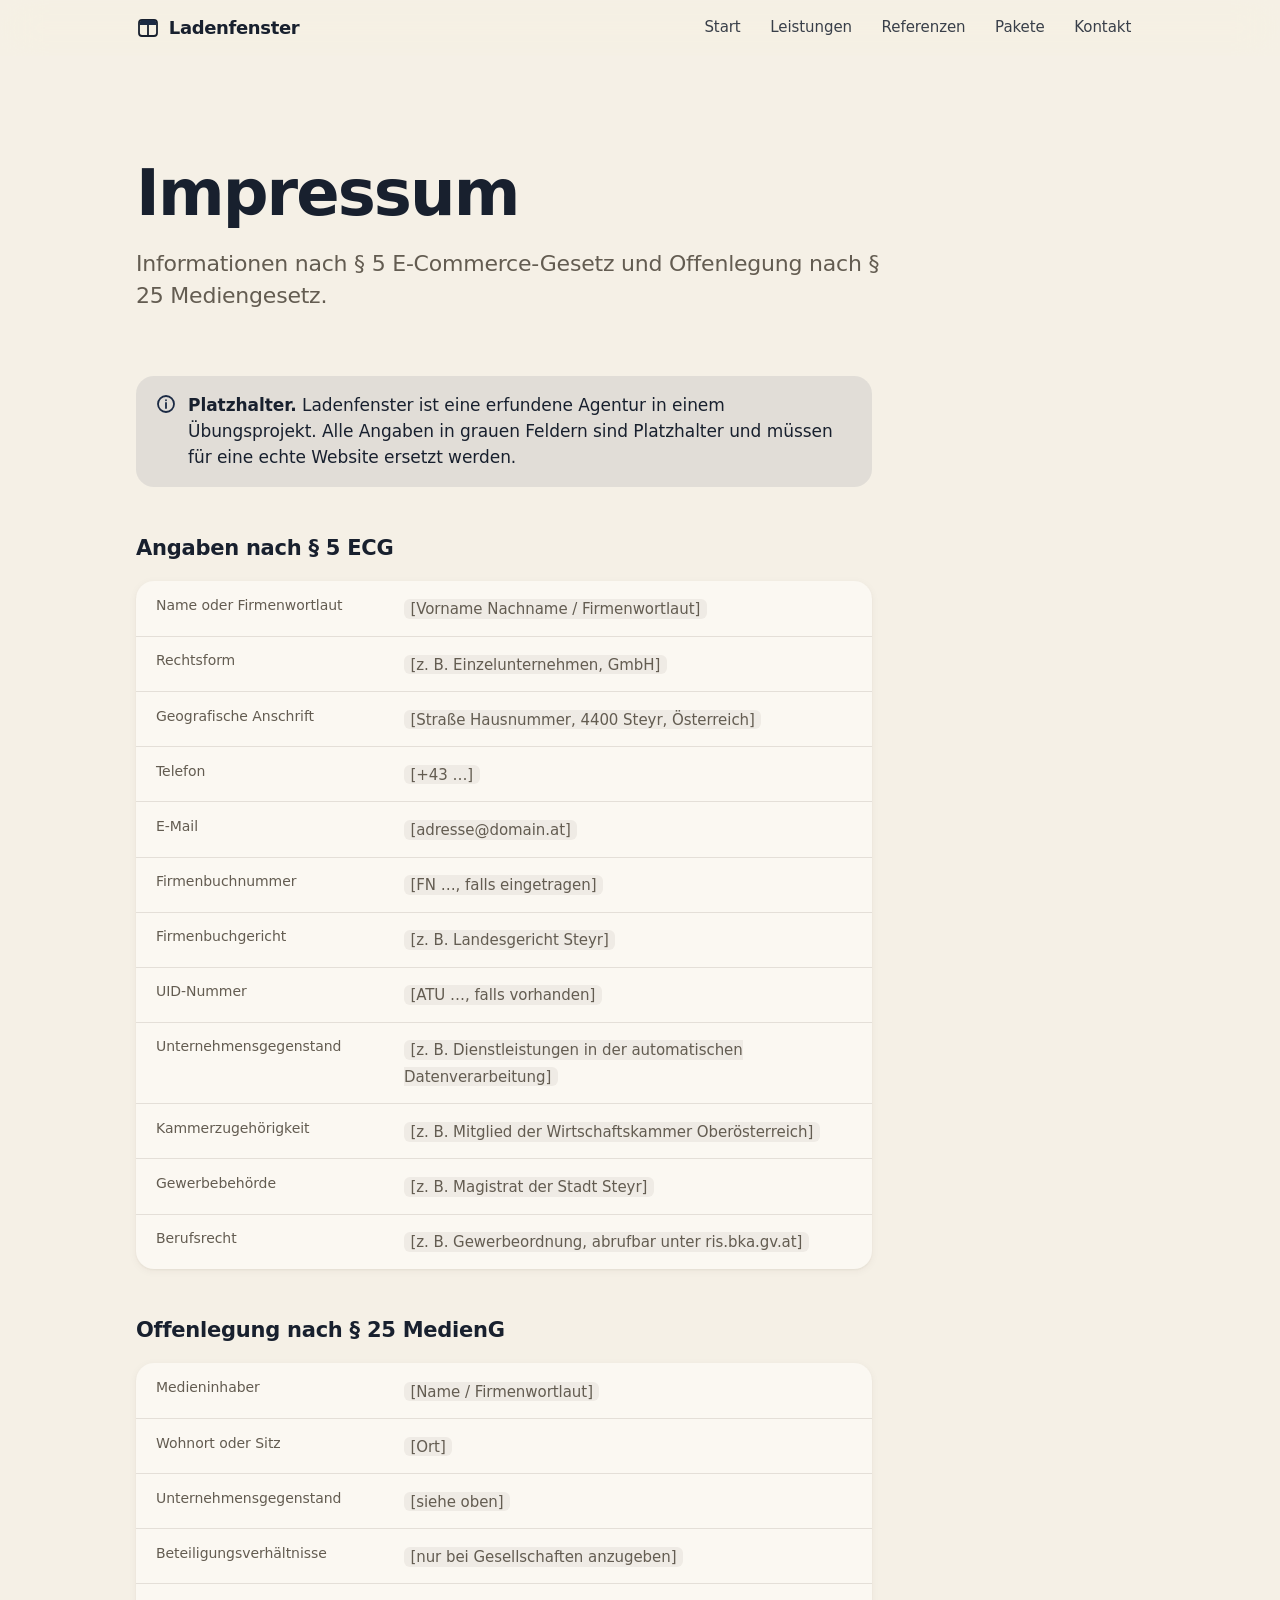
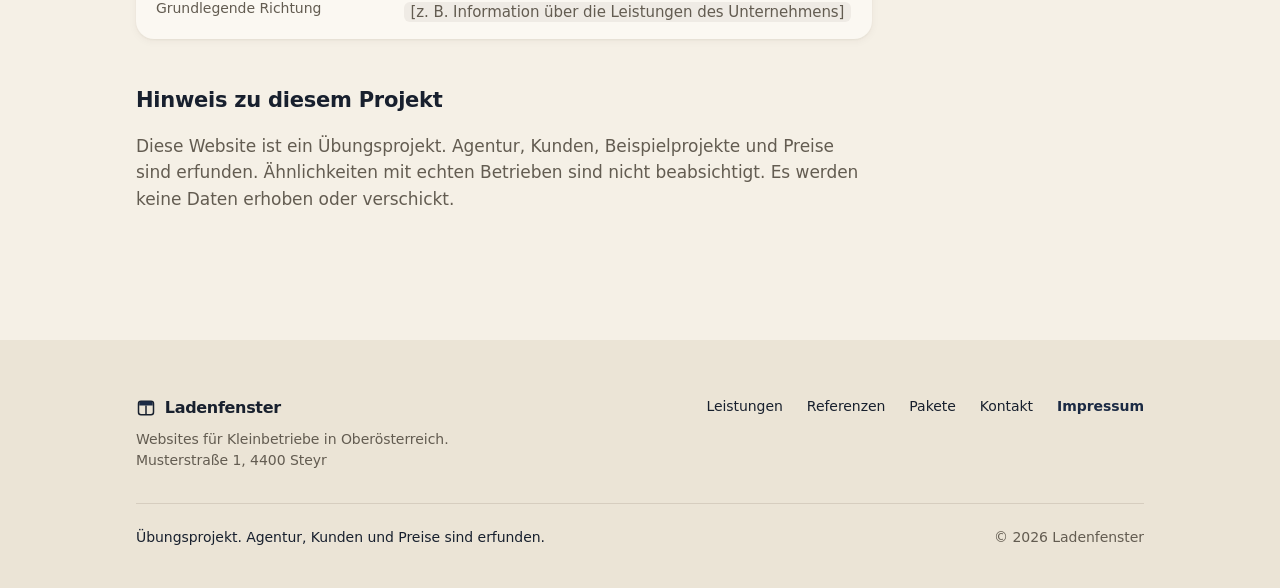
==== commit 17d021d8: "Farbschema: Creme und Navy statt Weiß und Terrakotta - Hellmodus: Hintergrund warmes Creme #f5f0e6, " ====
--- a/impressum.html
+++ b/impressum.html
@@ -6,9 +6,9 @@
   <title>Impressum – Ladenfenster</title>
   <meta name="description" content="Impressum und Offenlegung von Ladenfenster. Platzhalter in einem Übungsprojekt.">
   <meta name="robots" content="noindex">
-  <meta name="theme-color" content="#ffffff" media="(prefers-color-scheme: light)">
-  <meta name="theme-color" content="#000000" media="(prefers-color-scheme: dark)">
-  <link rel="icon" href="data:image/svg+xml,%3Csvg xmlns='http://www.w3.org/2000/svg' viewBox='0 0 24 24'%3E%3Crect x='3' y='4' width='18' height='16' rx='3' fill='white' stroke='%231d1d1f' stroke-width='1.8'/%3E%3Cpath d='M3.9 9V7a3 3 0 0 1 3-3h10.2a3 3 0 0 1 3 3v2z' fill='%23b4502c'/%3E%3Cpath d='M12 9v11' stroke='%231d1d1f' stroke-width='1.8'/%3E%3C/svg%3E">
+  <meta name="theme-color" content="#f5f0e6" media="(prefers-color-scheme: light)">
+  <meta name="theme-color" content="#0d1524" media="(prefers-color-scheme: dark)">
+  <link rel="icon" href="data:image/svg+xml,%3Csvg xmlns='http://www.w3.org/2000/svg' viewBox='0 0 24 24'%3E%3Crect x='3' y='4' width='18' height='16' rx='3' fill='%23fbf8f2' stroke='%2318202e' stroke-width='1.8'/%3E%3Cpath d='M3.9 9V7a3 3 0 0 1 3-3h10.2a3 3 0 0 1 3 3v2z' fill='%231b2a44'/%3E%3Cpath d='M12 9v11' stroke='%2318202e' stroke-width='1.8'/%3E%3C/svg%3E">
   <link rel="stylesheet" href="css/style.css">
   <script>document.documentElement.classList.add("js");</script>
   <script src="js/main.js" defer></script>
--- a/css/style.css
+++ b/css/style.css
@@ -10,30 +10,36 @@
   color-scheme: light dark;
   interpolate-size: allow-keywords;
 
-  --bg: #ffffff;
-  --bg-alt: #f5f5f7;
-  --surface: #ffffff;
-  --surface-raised: #ffffff;
-  --text: #1d1d1f;
-  --muted: #6e6e73;
-  --line: rgba(0, 0, 0, 0.08);
-  --fill: rgba(0, 0, 0, 0.05);
-  --fill-strong: rgba(0, 0, 0, 0.09);
-
-  --accent: #b4502c;
-  --accent-press: #9a4324;
-  --accent-soft: rgba(180, 80, 44, 0.1);
-  --on-accent: #ffffff;
-
-  --success: #1f7a4d;
-  --error: #c0352b;
-
-  --nav-bg: rgba(255, 255, 255, 0.72);
-  --scrim: rgba(0, 0, 0, 0.32);
-
-  --shadow-sm: 0 1px 2px rgba(0, 0, 0, 0.04), 0 2px 8px rgba(0, 0, 0, 0.04);
-  --shadow-md: 0 2px 6px rgba(0, 0, 0, 0.04), 0 12px 32px rgba(0, 0, 0, 0.08);
-  --shadow-lg: 0 4px 14px rgba(0, 0, 0, 0.05), 0 28px 64px rgba(0, 0, 0, 0.13);
+  --bg: #f5f0e6; /* warmes Creme, kein reines Weiß */
+  --bg-alt: #ebe4d6;
+  --surface: #fbf8f2;
+  --surface-raised: #fdfbf7;
+  --text: #18202e; /* sehr dunkles Blaugrau, passt zum Navy */
+  --muted: #635c51;
+  --line: rgba(60, 45, 25, 0.12);
+  --fill: rgba(60, 45, 25, 0.06);
+  --fill-strong: rgba(60, 45, 25, 0.1);
+
+  --accent: #1b2a44; /* dunkles Navy */
+  --accent-press: #111c30;
+  --accent-soft: rgba(27, 42, 68, 0.09);
+  --accent-text: #1b2a44; /* Schrift auf --accent-soft, auch auf Grau weit über 4,5:1 */
+  --on-accent: #f5f0e6;
+
+  /* Kante von Eingabefeldern und Schaltern, mindestens 3:1 zum Hintergrund */
+  --field-line: #847b6c;
+
+  --success: #1a6b43;
+  --error: #b8322a;
+
+  --nav-bg: rgba(245, 240, 230, 0.74);
+  --scrim: rgba(20, 26, 38, 0.36);
+
+  /* Schatten leicht warm getönt, passend zum Creme */
+  --shadow-rgb: 60 42 20;
+  --shadow-sm: 0 1px 2px rgb(var(--shadow-rgb) / 0.05), 0 2px 8px rgb(var(--shadow-rgb) / 0.05);
+  --shadow-md: 0 2px 6px rgb(var(--shadow-rgb) / 0.05), 0 12px 32px rgb(var(--shadow-rgb) / 0.1);
+  --shadow-lg: 0 4px 14px rgb(var(--shadow-rgb) / 0.06), 0 28px 64px rgb(var(--shadow-rgb) / 0.15);
 
   --radius-s: 10px;
   --radius-m: 18px;
@@ -45,37 +51,41 @@
   --font-display: -apple-system, BlinkMacSystemFont, "SF Pro Display", "Segoe UI Variable Display",
     "Segoe UI", system-ui, Roboto, "Helvetica Neue", Arial, sans-serif;
 
-  --ease-out: cubic-bezier(0.22, 1, 0.36, 1);
+  --ease-out: cubic-bezier(0.23, 1, 0.32, 1);
   --gutter: 1.25rem;
   --section-space: clamp(4rem, 11vw, 8rem);
 }
 
 @media (prefers-color-scheme: dark) {
   :root {
-    --bg: #000000;
-    --bg-alt: #161617;
-    --surface: #1c1c1e;
-    --surface-raised: #2c2c2e;
-    --text: #f5f5f7;
-    --muted: #a1a1a6;
-    --line: rgba(255, 255, 255, 0.12);
-    --fill: rgba(255, 255, 255, 0.07);
-    --fill-strong: rgba(255, 255, 255, 0.13);
-
-    --accent: #e98a63;
-    --accent-press: #d97a54;
-    --accent-soft: rgba(233, 138, 99, 0.14);
-    --on-accent: #1d1d1f;
+    --bg: #0d1524; /* sehr dunkles Navy statt Schwarz */
+    --bg-alt: #121c2f;
+    --surface: #17223a;
+    --surface-raised: #1f2c47;
+    --text: #f2ece0; /* Creme */
+    --muted: #b3ada2;
+    --line: rgba(242, 236, 224, 0.13);
+    --fill: rgba(242, 236, 224, 0.07);
+    --fill-strong: rgba(242, 236, 224, 0.13);
+
+    --accent: #b7c8e2; /* helles Blaugrau, hebt sich vom cremefarbenen Text ab */
+    --accent-press: #cad7ea;
+    --accent-soft: rgba(183, 200, 226, 0.16);
+    --accent-text: #b7c8e2;
+    --on-accent: #0d1524;
+
+    --field-line: #8590a6;
 
     --success: #4cc38a;
-    --error: #ff6b5e;
-
-    --nav-bg: rgba(22, 22, 23, 0.72);
-    --scrim: rgba(0, 0, 0, 0.55);
-
-    --shadow-sm: 0 1px 2px rgba(0, 0, 0, 0.5);
-    --shadow-md: 0 2px 6px rgba(0, 0, 0, 0.4), 0 12px 32px rgba(0, 0, 0, 0.5);
-    --shadow-lg: 0 4px 14px rgba(0, 0, 0, 0.45), 0 28px 64px rgba(0, 0, 0, 0.6);
+    --error: #ff7a6e;
+
+    --nav-bg: rgba(13, 21, 36, 0.74);
+    --scrim: rgba(4, 8, 16, 0.6);
+
+    --shadow-rgb: 2 6 14;
+    --shadow-sm: 0 1px 2px rgb(var(--shadow-rgb) / 0.5);
+    --shadow-md: 0 2px 6px rgb(var(--shadow-rgb) / 0.4), 0 12px 32px rgb(var(--shadow-rgb) / 0.5);
+    --shadow-lg: 0 4px 14px rgb(var(--shadow-rgb) / 0.45), 0 28px 64px rgb(var(--shadow-rgb) / 0.6);
   }
 }
 
@@ -284,12 +294,17 @@
   background: var(--nav-bg);
   -webkit-backdrop-filter: saturate(180%) blur(20px);
   backdrop-filter: saturate(180%) blur(20px);
-  transition: box-shadow 0.25s ease;
+  transition: box-shadow 0.25s ease, background-color 0.2s ease;
 }
 
 /* Kante erst sichtbar, wenn Inhalt darunter durchscrollt */
 .site-header.is-scrolled {
-  box-shadow: 0 1px 0 var(--line), 0 8px 24px -16px rgba(0, 0, 0, 0.25);
+  box-shadow: 0 1px 0 var(--line), 0 8px 24px -16px rgb(var(--shadow-rgb) / 0.25);
+}
+
+/* Offenes Handy-Menü: Leiste und Menü werden eine deckende Fläche */
+.site-header:has(.nav-links.is-open) {
+  background: var(--bg);
 }
 
 .nav {
@@ -417,27 +432,27 @@
   padding-bottom: 0.75rem;
 }
 
+/* Deckende Fläche: Ein backdrop-filter in der Glas-Leiste würde nur die
+   Leiste selbst weichzeichnen, nicht die Seite darunter. */
 .js .nav-links {
   position: absolute;
   top: 100%;
   left: 0;
   right: 0;
   padding: 0.5rem var(--gutter) 1.25rem;
-  background: var(--nav-bg);
-  -webkit-backdrop-filter: saturate(180%) blur(20px);
-  backdrop-filter: saturate(180%) blur(20px);
-  box-shadow: 0 16px 24px -16px rgba(0, 0, 0, 0.25);
+  background: var(--bg);
+  box-shadow: 0 1px 0 var(--line), 0 24px 32px -20px rgb(var(--shadow-rgb) / 0.3);
   opacity: 0;
   visibility: hidden;
   transform: translateY(-0.5rem);
-  transition: opacity 0.2s ease, transform 0.35s var(--ease-out), visibility 0s linear 0.35s;
+  transition: opacity 0.15s ease, transform 0.2s var(--ease-out), visibility 0s linear 0.2s;
 }
 
 .js .nav-links.is-open {
   opacity: 1;
   visibility: visible;
   transform: none;
-  transition: opacity 0.2s ease, transform 0.35s var(--ease-out), visibility 0s;
+  transition: opacity 0.2s ease, transform 0.3s var(--ease-out), visibility 0s;
 }
 
 .js .nav-links a {
@@ -501,10 +516,12 @@
     transition: background-color 0.2s ease, opacity 0.2s ease;
   }
 
-  .js .nav-links a:hover,
-  .nav-links a:hover {
-    opacity: 1;
-    background: var(--fill);
+  @media (hover: hover) and (pointer: fine) {
+    .js .nav-links a:hover,
+    .nav-links a:hover {
+      opacity: 1;
+      background: var(--fill);
+    }
   }
 
   .js .nav-links a:active,
@@ -516,7 +533,7 @@
   .js .nav-links a[aria-current="page"],
   .nav-links a[aria-current="page"] {
     opacity: 1;
-    color: var(--accent);
+    color: var(--accent-text);
     background: var(--accent-soft);
     font-weight: 600;
   }
@@ -547,8 +564,8 @@
   cursor: pointer;
   user-select: none;
   -webkit-tap-highlight-color: transparent;
-  transition: background-color 0.2s ease, color 0.2s ease, transform 0.35s var(--ease-out),
-    box-shadow 0.2s ease;
+  /* Loslassen federt in 250 ms zurück, schneller als vorher */
+  transition: background-color 0.2s ease, color 0.2s ease, transform 0.25s var(--ease-out);
 }
 
 .btn:hover {
@@ -557,8 +574,8 @@
 
 /* Feedback beim Drücken, nicht erst beim Loslassen */
 .btn:active {
-  transform: scale(0.96);
-  transition-duration: 0s;
+  transform: scale(0.97);
+  transition-duration: 0.1s;
 }
 
 .btn-primary {
@@ -566,20 +583,16 @@
   color: var(--on-accent);
 }
 
-.btn-primary:hover {
-  background: var(--accent-press);
-}
-
 .btn-primary:active {
   background: var(--accent-press);
 }
 
 .btn-secondary {
   background: var(--accent-soft);
-  color: var(--accent);
-}
-
-.btn-secondary:hover {
+  color: var(--accent-text);
+}
+
+.btn-secondary:active {
   background: color-mix(in srgb, var(--accent) 16%, transparent);
 }
 
@@ -588,8 +601,23 @@
   color: var(--text);
 }
 
-.btn-quiet:hover {
+.btn-quiet:active {
   background: var(--fill-strong);
+}
+
+/* Hover nur mit echter Maus. Am Handy bliebe der Zustand nach dem Tippen hängen. */
+@media (hover: hover) and (pointer: fine) {
+  .btn-primary:hover {
+    background: var(--accent-press);
+  }
+
+  .btn-secondary:hover {
+    background: color-mix(in srgb, var(--accent) 16%, transparent);
+  }
+
+  .btn-quiet:hover {
+    background: var(--fill-strong);
+  }
 }
 
 .btn-block {
@@ -612,7 +640,7 @@
 
 .pill-accent {
   background: var(--accent-soft);
-  color: var(--accent);
+  color: var(--accent-text);
 }
 
 /* ==========================================================================
@@ -682,7 +710,9 @@
   animation: rise-phone 1.1s var(--ease-out) 0.2s both;
 }
 
-/* --- Fragen der Kunden --- */
+/* --- Fragen der Kunden ---
+   Die eine laute Stelle der Seite: echte Fragen in Mundart, groß gesetzt
+   wie Nachrichten, die Antwort daneben ruhig und klein. */
 .qa-list {
   list-style: none;
   display: grid;
@@ -691,43 +721,49 @@
 
 .qa {
   display: grid;
-  gap: 0.9rem;
-  align-content: start;
+  gap: 1rem;
 }
 
 .bubble {
   justify-self: start;
-  position: relative;
-  max-width: 22em;
-  padding: 0.7rem 1.05rem;
-  border-radius: 1.25rem 1.25rem 1.25rem 0.35rem;
+  padding: 0.5em 0.85em 0.55em;
+  border-radius: 1.05em 1.05em 1.05em 0.3em;
   background: var(--surface);
   box-shadow: var(--shadow-sm);
-  font-size: 1.1875rem;
-  font-weight: 500;
-  line-height: 1.35;
+  font-family: var(--font-display);
+  font-size: clamp(1.5rem, 3.4vw, 2.25rem);
+  font-weight: 600;
+  line-height: 1.15;
+  letter-spacing: -0.025em;
+  text-wrap: wrap;
+}
+
+.qa-answer {
+  display: grid;
+  gap: 0.3rem;
+  max-width: 30em;
+  padding-left: 1.25rem;
+}
+
+.qa-answer strong {
+  font-size: 1.125rem;
+  font-weight: 600;
   letter-spacing: -0.012em;
 }
 
-.qa-answer {
-  display: grid;
-  gap: 0.3rem;
-  padding-left: 1.05rem;
-}
-
-.qa-answer strong {
-  font-weight: 600;
-  letter-spacing: -0.01em;
-}
-
 .qa-answer p {
   color: var(--muted);
 }
 
-@media (min-width: 720px) {
+/* Frage über die ganze Breite, damit sie in einer Zeile bleibt;
+   die Antwort darunter wie eine Rückmeldung leicht eingerückt */
+@media (min-width: 900px) {
   .qa-list {
-    grid-template-columns: 1fr 1fr;
-    gap: 3.5rem 3rem;
+    gap: 3.5rem;
+  }
+
+  .qa-answer {
+    padding-left: 1.6rem;
   }
 }
 
@@ -831,14 +867,17 @@
   align-content: start;
 }
 
+/* Icon ohne Kachel: Es begleitet den Titel, es ist kein eigenes Element */
 .service-icon {
-  width: 2.75rem;
-  height: 2.75rem;
-  margin-bottom: 0.4rem;
-  padding: 0.6rem;
-  border-radius: 0.8rem;
-  background: var(--accent-soft);
+  width: 1.75rem;
+  height: 1.75rem;
+  margin-bottom: 0.25rem;
   color: var(--accent);
+}
+
+.service .h3 {
+  font-size: clamp(1.375rem, 2vw, 1.5rem);
+  letter-spacing: -0.02em;
 }
 
 .service p {
@@ -887,16 +926,16 @@
 .not-list {
   list-style: none;
   display: grid;
-  gap: 1rem;
-}
-
+  gap: 2rem;
+}
+
+/* Keine Karten: eine feine Linie trennt, der Abstand gruppiert */
 .not-item {
   display: grid;
   gap: 0.5rem;
-  padding: 1.5rem;
-  border-radius: var(--radius-m);
-  background: var(--surface);
-  box-shadow: var(--shadow-sm);
+  align-content: start;
+  padding-top: 1.25rem;
+  border-top: 1px solid var(--line);
 }
 
 .not-item .h3 {
@@ -922,7 +961,7 @@
 @media (min-width: 900px) {
   .not-list {
     grid-template-columns: repeat(3, 1fr);
-    gap: 1.25rem;
+    gap: 3rem;
   }
 }
 
@@ -973,15 +1012,15 @@
   cursor: zoom-in;
   border-radius: 14px;
   -webkit-tap-highlight-color: transparent;
-  transition: transform 0.45s var(--ease-out);
+  transition: transform 0.3s var(--ease-out);
 }
 
 .ref-shot:active {
   transform: scale(0.98);
-  transition-duration: 0.08s;
-}
-
-@media (hover: hover) {
+  transition-duration: 0.1s;
+}
+
+@media (hover: hover) and (pointer: fine) {
   .ref-shot:hover .browser {
     box-shadow: var(--shadow-lg), 0 0 0 1px var(--line);
   }
@@ -1021,30 +1060,32 @@
   backdrop-filter: blur(6px);
 }
 
-.ref-dialog.is-closing::backdrop {
-  opacity: 0;
-  transition: opacity 0.25s ease;
-}
-
 .dialog-inner {
   display: grid;
   gap: 1.5rem;
   padding: 1.5rem;
 }
 
+/* Titel und Schließen-Knopf bleiben stehen, wenn der Inhalt am Handy scrollt */
 .dialog-head {
+  position: sticky;
+  top: 0;
+  z-index: 1;
   display: flex;
   align-items: flex-start;
   justify-content: space-between;
   gap: 1rem;
+  margin: -1.5rem -1.5rem 0;
+  padding: 1.5rem 1.5rem 0.75rem;
+  background: var(--surface);
 }
 
 .dialog-head .h2 {
   font-size: clamp(1.625rem, 5vw, 2.25rem);
 }
 
-.dialog-head .ref-meta {
-  margin-top: 0.6rem;
+.dialog-head + .ref-meta {
+  margin-top: -1rem;
 }
 
 .dialog-close {
@@ -1062,14 +1103,16 @@
   transition: background-color 0.2s ease, transform 0.3s var(--ease-out);
 }
 
-.dialog-close:hover {
-  background: var(--fill-strong);
-  color: var(--text);
+@media (hover: hover) and (pointer: fine) {
+  .dialog-close:hover {
+    background: var(--fill-strong);
+    color: var(--text);
+  }
 }
 
 .dialog-close:active {
-  transform: scale(0.9);
-  transition-duration: 0s;
+  transform: scale(0.92);
+  transition-duration: 0.1s;
 }
 
 .dialog-close svg {
@@ -1117,6 +1160,15 @@
     padding: 2.25rem;
     gap: 2rem;
   }
+
+  .dialog-head {
+    margin: -2.25rem -2.25rem 0;
+    padding: 2.25rem 2.25rem 1rem;
+  }
+
+  .dialog-head + .ref-meta {
+    margin-top: -1.25rem;
+  }
 }
 
 /* ==========================================================================
@@ -1124,9 +1176,8 @@
    ========================================================================== */
 .billing {
   display: flex;
-  flex-wrap: wrap;
   align-items: center;
-  gap: 0.75rem 1rem;
+  gap: 1rem;
   margin-bottom: 2.5rem;
   padding: 1rem 1.25rem;
   border-radius: var(--radius-m);
@@ -1134,7 +1185,8 @@
 }
 
 .billing-text {
-  flex: 1 1 16rem;
+  flex: 1;
+  min-width: 0;
 }
 
 .billing-text strong {
@@ -1166,8 +1218,10 @@
   margin: 0;
   border-radius: var(--radius-pill);
   background: var(--fill-strong);
+  /* Kante, damit der Schalter auch ausgeschaltet als Schalter erkennbar ist */
+  box-shadow: inset 0 0 0 1.5px var(--field-line);
   cursor: pointer;
-  transition: background-color 0.25s ease;
+  transition: background-color 0.25s ease, box-shadow 0.25s ease;
 }
 
 .switch input::after {
@@ -1179,8 +1233,8 @@
   height: 1.75rem;
   border-radius: 50%;
   background: #ffffff;
-  box-shadow: 0 2px 6px rgba(0, 0, 0, 0.2), 0 0 0 0.5px rgba(0, 0, 0, 0.04);
-  transition: transform 0.35s var(--ease-out), width 0.2s var(--ease-out);
+  box-shadow: 0 2px 6px rgb(var(--shadow-rgb) / 0.22), 0 0 0 0.5px rgb(var(--shadow-rgb) / 0.06);
+  transition: transform 0.3s var(--ease-out), width 0.2s var(--ease-out);
 }
 
 /* Der Knopf wird beim Drücken breiter, wie bei iOS */
@@ -1190,6 +1244,7 @@
 
 .switch input:checked {
   background: var(--accent);
+  box-shadow: inset 0 0 0 1.5px transparent;
 }
 
 .switch input:checked::after {
@@ -1258,15 +1313,18 @@
 }
 
 .plan-sub {
-  min-height: 1.4em;
-  color: var(--muted);
-  font-size: 0.875rem;
+  min-height: 1.5em;
+  color: var(--muted);
+  font-size: 0.9375rem;
   font-variant-numeric: tabular-nums;
 }
 
+/* Die Summe fürs erste Jahr ist das, was sich beim Umschalten ändert */
 .plan-sub strong {
-  color: var(--text);
-  font-weight: 600;
+  color: var(--accent-text);
+  font-size: 1.0625rem;
+  font-weight: 700;
+  letter-spacing: -0.01em;
 }
 
 .plan-features {
@@ -1304,14 +1362,17 @@
 .upkeep ul {
   list-style: none;
   display: grid;
-  gap: 0.75rem;
 }
 
 .upkeep li {
-  padding: 1rem 1.25rem;
-  border-radius: var(--radius-m);
-  background: var(--surface);
-  box-shadow: var(--shadow-sm);
+  display: grid;
+  gap: 0.2rem;
+  padding-block: 1.1rem;
+  border-top: 1px solid var(--line);
+}
+
+.upkeep li:last-child {
+  border-bottom: 1px solid var(--line);
 }
 
 .upkeep li strong {
@@ -1377,7 +1438,7 @@
   background: var(--muted);
   -webkit-mask: url("data:image/svg+xml,%3Csvg xmlns='http://www.w3.org/2000/svg' viewBox='0 0 12 12'%3E%3Cpath d='M2 4.5l4 4 4-4' fill='none' stroke='black' stroke-width='1.8' stroke-linecap='round' stroke-linejoin='round'/%3E%3C/svg%3E") center / contain no-repeat;
   mask: url("data:image/svg+xml,%3Csvg xmlns='http://www.w3.org/2000/svg' viewBox='0 0 12 12'%3E%3Cpath d='M2 4.5l4 4 4-4' fill='none' stroke='black' stroke-width='1.8' stroke-linecap='round' stroke-linejoin='round'/%3E%3C/svg%3E") center / contain no-repeat;
-  transition: transform 0.35s var(--ease-out);
+  transition: transform 0.3s var(--ease-out);
 }
 
 .faq details[open] summary::after {
@@ -1387,7 +1448,7 @@
 .faq details::details-content {
   block-size: 0;
   overflow: hidden;
-  transition: block-size 0.35s var(--ease-out), content-visibility 0.35s allow-discrete;
+  transition: block-size 0.3s var(--ease-out), content-visibility 0.3s allow-discrete;
 }
 
 .faq details[open]::details-content {
@@ -1486,17 +1547,17 @@
   padding: 0.7rem 0.95rem;
   border: 0;
   border-radius: var(--radius-s);
-  background: var(--bg-alt);
+  background: var(--surface);
   color: var(--text);
   font: inherit;
   font-size: 1rem;
-  box-shadow: inset 0 0 0 1px transparent;
+  box-shadow: inset 0 0 0 1px var(--field-line);
   transition: box-shadow 0.2s ease, background-color 0.2s ease;
 }
 
 .input::placeholder {
   color: var(--muted);
-  opacity: 0.8;
+  opacity: 1;
 }
 
 .input:focus {
@@ -1530,7 +1591,7 @@
 }
 
 .field.is-valid .input:not(:focus) {
-  box-shadow: inset 0 0 0 1px color-mix(in srgb, var(--success) 55%, transparent);
+  box-shadow: inset 0 0 0 1px var(--success);
 }
 
 .field-hint,
@@ -1591,11 +1652,11 @@
   height: 100%;
   padding: 0.7rem 0.85rem;
   border-radius: var(--radius-s);
-  background: var(--bg-alt);
+  background: var(--surface);
   font-size: 0.9375rem;
   font-weight: 600;
   line-height: 1.25;
-  box-shadow: inset 0 0 0 1px transparent;
+  box-shadow: inset 0 0 0 1px var(--field-line);
   transition: box-shadow 0.2s ease, background-color 0.2s ease, transform 0.3s var(--ease-out);
 }
 
@@ -1685,7 +1746,7 @@
 }
 
 .confirm:not([hidden]) {
-  animation: confirm-in 0.45s var(--ease-out);
+  animation: confirm-in 0.35s var(--ease-out);
 }
 
 .contact-aside {
@@ -1741,9 +1802,13 @@
 /* ==========================================================================
    Impressum
    ========================================================================== */
+/* Schmale Spalte, aber links an der Seitenüberschrift ausgerichtet */
 .legal {
   display: grid;
   gap: 3rem;
+}
+
+.legal > * {
   max-width: 46rem;
 }
 
@@ -2490,15 +2555,15 @@
 
 @media (prefers-contrast: more) and (prefers-color-scheme: light) {
   :root {
-    --muted: #3a3a3c;
-    --line: rgba(0, 0, 0, 0.3);
+    --muted: #3e3a33;
+    --line: rgba(60, 45, 25, 0.32);
   }
 }
 
 @media (prefers-contrast: more) and (prefers-color-scheme: dark) {
   :root {
-    --muted: #d1d1d6;
-    --line: rgba(255, 255, 255, 0.35);
+    --muted: #ddd6ca;
+    --line: rgba(242, 236, 224, 0.35);
   }
 }
 
@@ -2511,7 +2576,6 @@
   .plan,
   .form-card,
   .faq details,
-  .not-item,
   .browser {
     box-shadow: 0 0 0 1px var(--text);
   }
